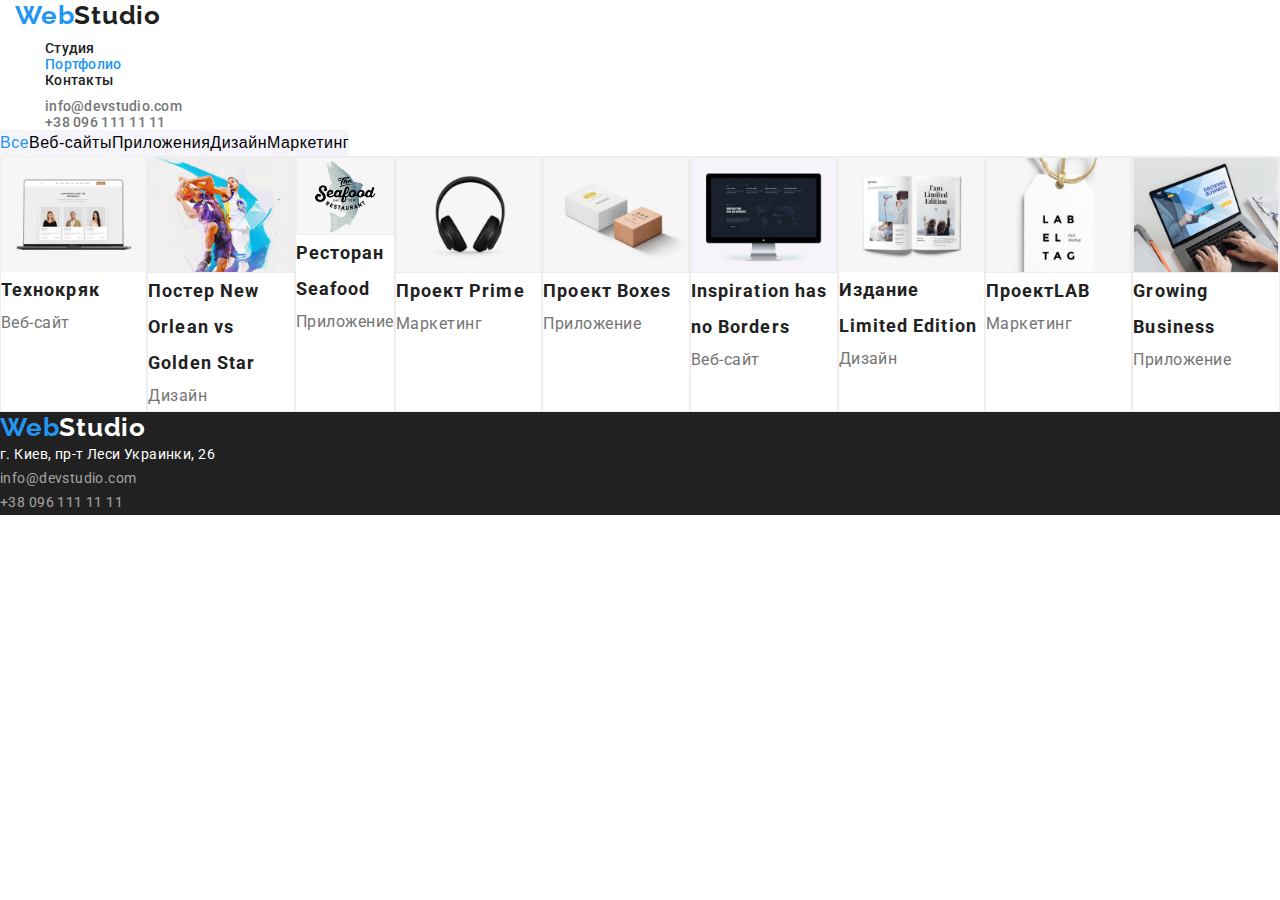
==== portfolio.html @ dde9c55e "dz3" ====
<!DOCTYPE html>
<html lang="ru">
  <head>
    <meta charset="UTF-8" />
    <meta http-equiv="X-UA-Compatible" content="IE=edge" />
    <meta name="viewport" content="width=device-width, initial-scale=1.0" />
    <link rel="stylesheet" href="./css/reset.css" />
    <link rel="stylesheet" href="./css/styles.css" />
    <title>Document</title>
    <link rel="preconnect" href="https://fonts.googleapis.com" />
    <link rel="preconnect" href="https://fonts.gstatic.com" crossorigin />
    <link
      href="https://fonts.googleapis.com/css2?family=Raleway:wght@700&family=Roboto:ital,wght@0,500;0,700;0,900;1,300&display=swap"
      rel="stylesheet"
    />
  </head>
  <body>
    <header class="header">
      <div class="container">
        <nav class="header-navigation">
          <a class="header-logo" href="" lang="ru"
            >Web<span class="header-logo-black">Studio</span>
          </a>

          <ul class="menu">
            <li class="menu-item">
              <a class="menu-link" href="./index.html">Студия</a>
            </li>
            <li class="menu-item">
              <a class="menu-link current" href="./portfolio.html">Портфолио</a>
            </li>
            <li class="menu-item"><a class="menu-link" href="">Контакты</a></li>
          </ul>
        </nav>
        <ul class="contacts">
          <li class="contact-item">
            <a class="contact-link" href="mailto:info@devstudio.com"
              >info@devstudio.com</a
            >
          </li>
          <li class="contact-item">
            <a class="contact-link" href="tel:+380961111111"
              >+38 096 111 11 11</a
            >
          </li>
        </ul>
      </div>
    </header>
    <main>
      <div class="container-portfolio">
        <nav>
          <ul class="container-button-menu">
            <li class="container-button-item">
              <button class="container-button current" type="button">
                Все
              </button>
            </li>
            <li class="container-button-item">
              <button class="container-button" type="button">Веб-сайты</button>
            </li>
            <li class="container-button-item">
              <button class="container-button" type="button">Приложения</button>
            </li>
            <li class="container-button-item">
              <button class="container-button" type="button">Дизайн</button>
            </li>
            <li class="container-button-item">
              <button class="container-button" type="button">Маркетинг</button>
            </li>
          </ul>
        </nav>
      </div>
      <section>
        <ul class="work-menu">
          <li class="work-item">
            <img
              class="work-img"
              src="./images/portfolio_image1.jpg"
              alt="технокряк"
            />
            <h3 class="work-title">Технокряк</h3>
            <p class="work-text">Веб-сайт</p>
          </li>

          <li class="work-item">
            <img
              class="work-item"
              src="./images/portfolio_image2.jpg"
              alt="дизайн"
            />
            <h3 class="work-title">
              Постер <span lang="en"> New Orlean vs Golden Star</span>
            </h3>
            <p class="work-text">Дизайн</p>
          </li>
          <li class="work-item">
            <img
              class="work-item"
              src="./images/portfolio_image_3.jpg"
              alt="pесторан "
            />
            <h3 class="work-title">Ресторан <span lang="en">Seafood</span></h3>
            <p class="work-text">Приложение</p>
          </li>
          <li class="work-item">
            <img
              class="work-item"
              src="./images/portfolio_image4.jpg"
              alt="проект_prime"
            />
            <h3 class="work-title">Проект <span lang="en">Prime</span></h3>
            <p class="work-text">Маркетинг</p>
          </li>
          <li class="work-item">
            <img
              class="work-item"
              src="./images/portfolio_image5.jpg"
              alt="проект_boxes"
            />
            <h3 class="work-title">Проект <span lang="en">Boxes</span></h3>
            <p class="work-text">Приложение</p>
          </li>

          <li class="work-item">
            <img
              class="work-item"
              src="./images/portfolio_image6.jpg"
              alt="inspiration"
            />
            <h3 class="work-title" lang="en">Inspiration has no Borders</h3>
            <p class="work-text">Веб-сайт</p>
          </li>
          <li class="work-item">
            <img src="./images/portfolio_image7.jpg" alt="pесторан " />
            <h3 class="work-title">
              Издание <span lang="en">Limited Edition</span>
            </h3>
            <p class="work-text">Дизайн</p>
          </li>
          <li class="work-item">
            <img
              class="work-item"
              src="./images/portfolio_image8.jpg"
              alt="проект_lab"
            />
            <h3 class="work-title">Проект<span lang="en">LAB</span></h3>
            <p class="work-text">Маркетинг</p>
          </li>
          <li class="work-item">
            <img
              class="work-item"
              src="./images/portfolio_image9.jpg"
              alt="growing_business "
            />
            <h3 class="work-title" lang="en">Growing Business</h3>
            <p class="work-text">Приложение</p>
          </li>
        </ul>
      </section>
    </main>
    <footer class="footer">
      <a class="footer-logo" href="" lang="en"
        >Web<span class="footer-logo-white">Studio</span>
      </a>
      <address>
        <ul class="footer-menu-adress">
          <li class="footer-item-adress">
            <a
              class="footer-link-adress"
              href="https://goo.gl/maps/yM5zSDuBBdPvLDTw6"
              target="_blank"
              rel="noopener,noindex,nofollow"
              >г. Киев, пр-т Леси Украинки, 26</a
            >
          </li>
          <li class="footer-item-adress">
            <a class="footer-link-adress-two" href="mailto:info@devstudio.com"
              >info@devstudio.com</a
            >
          </li>
          <li class="footer-item-adress">
            <a class="footer-link-adress-two" href="tel:+380961111111"
              >+38 096 111 11 11</a
            >
          </li>
        </ul>
      </address>
    </footer>
  </body>
</html>
---- css/styles.css ----
:root {
  --main-color: #757575;
  --secondary-color: #212121;
  --background-color: #fff;
}
body {
  font-family: "Roboto", sans-serif;
  font-weight: 400;
  font-style: normal;
  font-size: 14px;
  line-height: 1.14;
  color: var(--main-color);
}
.header {
  background-color: var(--background-color);
  margin-bottom: 50px;
}
.header-logo {
  font-family: "Raleway", sans-serif;
  font-style: normal;
  font-weight: 700;
  font-size: 26px;
  line-height: 1.19;
  letter-spacing: 0.03em;
  color: #2196f3;
}
.header-logo-black {
  font-family: "Raleway", sans-serif;
  font-style: normal;
  font-weight: 700;
  font-size: 26px;
  line-height: 1.19;
  letter-spacing: 0.03em;
  color: var(--secondary-color);
}
.header-navigation {
}
.container {
  width: 1600px;
  height: 80px;
  padding: 0 15px;
  margin-left: auto;
  margin-right: auto;
}
.menu {
  margin: 10px 30px;
}
.menu-link.current {
  color: #2196f3;
}
.menu-link {
  font-weight: 500;
  font-size: 14px;
  line-height: 1.14;
  letter-spacing: 0.02em;
  color: var(--secondary-color);
}
.menu-link:hover {
  color: #2196f3;
}
.menu-link:focus {
  color: #2196f3;
}

.contacts {
  margin: 10px 30px;
}
.contacts-link.current {
  color: #2196f3;
}

.contact-link {
  font-weight: 500;
  font-size: 14px;
  line-height: 1.14;
  letter-spacing: 0.02em;
  color: var(--main-color);
}
.contact-link:hover {
  color: #2196f3;
}
.contact-link:focus {
  color: #2196f3;
}

.main {
}
.main-section {
  background: #2f303a;
  margin-top: auto;
}
.main-title {
  font-weight: 900;
  font-size: 44px;
  line-height: 1.36;
  text-align: center;
  letter-spacing: 0.06em;
  text-transform: uppercase;
  color: var(--background-color);
}
.main-button {
  font-weight: 700;
  font-size: 16px;
  line-height: 1.87;
  display: flex;
  align-items: center;
  text-align: center;
  letter-spacing: 0.06em;
  margin: auto;
  box-shadow: 0px 4px 4px rgba(0, 0, 0, 0.15);
  border-radius: 4px;
  background: #2196f3;
  color: var(--background-color);
}
.main-button:hover {
  background-color: #188ce8;
}
.main-button:focus {
  background-color: #188ce8;
}
.visually-hidden {
  position: absolute;
  white-space: nowrap;
  width: 1px;
  height: 1px;
  overflow: hidden;
  border: 0;
  padding: 0;
  clip: rect(0 0 0 0);
  clip-path: inset(50%);
  margin: -1px;
}
.main-menu {
  background: var(--background-color);
}
.main-item {
  margin: 1px 30px 1px 30px;
}
.main-item-title {
  font-family: "Roboto";
  font-style: normal;
  font-weight: 700;
  font-size: 14px;
  line-height: 1.14;
  letter-spacing: 0.03em;
  text-transform: uppercase;

  color: var(--secondary-color);
}
.main-text {
  font-weight: 400;
  font-size: 14px;
  line-height: 1.71;
  letter-spacing: 0.03em;
  color: var(--main-color);
}
.employment {
  background: var(--background-color);
}
.employment-title {
  font-weight: 700;
  font-size: 36px;
  line-height: 1.16;
  text-align: center;
  letter-spacing: 0.03em;
  color: var(--secondary-color);
}
.employment-menu {
  display: flex;
}
.employment-item {
  background: var(--background-color);
  mix-blend-mode: normal;
  margin: 10px 10px;
}
.personnel {
  background: #f5f4fa;
}
.personnel-title {
  font-weight: 700;
  font-size: 36px;
  line-height: 1.16;
  text-align: center;
  letter-spacing: 0.03em;
  color: var(--secondary-color);
}
.personnel-menu {
  display: flex;
}
.personnel-item {
}
.personnel-img {
}
.personnel-name {
  font-weight: 500;
  font-size: 16px;
  line-height: 1.18;
  text-align: center;
  letter-spacing: 0.03em;
  color: var(--secondary-color);
}
.personnel-profession {
  font-weight: 400;
  font-size: 16px;
  line-height: 1.18;
  text-align: center;
  letter-spacing: 0.03em;
  color: var(--main-color);
}
.footer {
  background-color: var(--secondary-color);
}
.footer-logo {
  font-family: "Raleway";
  font-style: normal;
  font-weight: 700;
  font-size: 26px;
  line-height: 1.19;
  letter-spacing: 0.03em;
  color: #2196f3;
}
.footer-logo-white {
  font-family: "Raleway";
  font-style: normal;
  font-weight: 700;
  font-size: 26px;
  line-height: 1.19;
  letter-spacing: 0.03em;
  color: #fff;
}
.footer-menu-adress {
}
.footer-item-adress {
  font-family: "Roboto";
  font-style: normal;
  font-weight: 400;
  font-size: 14px;
  line-height: 1.71;
  letter-spacing: 0.03em;
  color: #fff;
}
.footer-link-adress {
  font-weight: 400;
  font-size: 14px;
  line-height: 1.71;
  letter-spacing: 0.03em;
  color: var(--background-color);
}
.footer-link-adress-two {
  font-weight: 400;
  font-size: 14px;
  line-height: 1.71;
  letter-spacing: 0.03em;
  color: rgba(255, 255, 255, 0.6);
}
.footer-link-adress:hover {
  color: #2196f3;
}
.footer-link-adress:focus {
  color: #2196f3;
}
.footer-link-adress-two:hover {
  color: #2196f3;
}
.footer-link-adress-two:focus {
  color: #2196f3;
}
/* portfolio*/
.container-button-menu {
  display: flex;
}
.container-button-item {
}

.container-button {
  font-weight: 500;
  font-size: 16px;
  line-height: 1.62;
  text-align: center;
  letter-spacing: 0.03em;
  background: #f5f4fa;
  border-radius: 4px;
}
.container-button.current {
  color: #2196f3;
}
.container-button:hover {
  background-color: #2196f3;
  color: var(--background-color);
}
.container-button:focus {
  background-color: #2196f3;
  color: var(--background-color);
}
.work-menu {
  display: flex;
}
.work-item {
  background: #ffffff;
  border: 1px solid #eeeeee;
  box-sizing: border-box;
}
.work-img {
}
.work-title {
  font-weight: 700;
  font-size: 18px;
  line-height: 2;
  letter-spacing: 0.06em;
  color: var(--secondary-color);
}
.work-text {
  font-family: "Roboto";
  font-style: normal;
  font-weight: 400;
  font-size: 16px;
  line-height: 1.87;
  letter-spacing: 0.03em;
  color: var(--main-color);
}
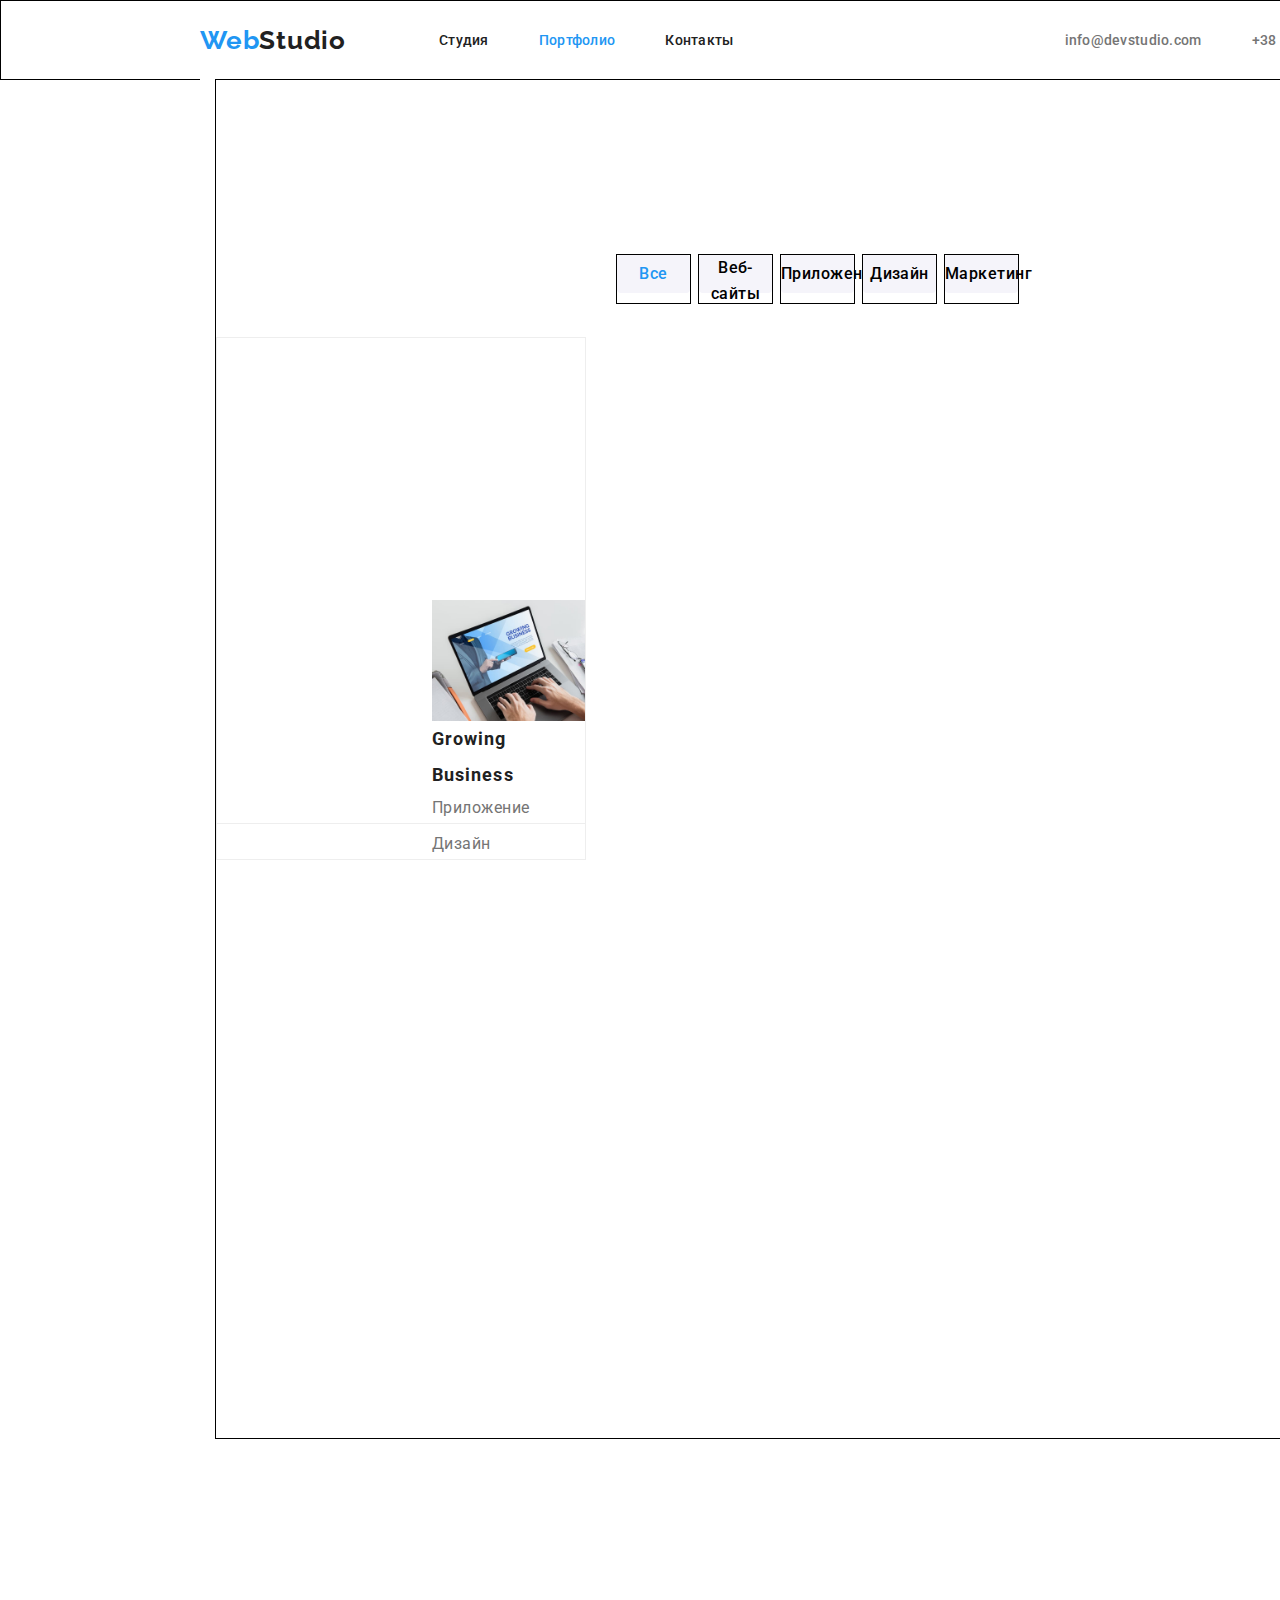
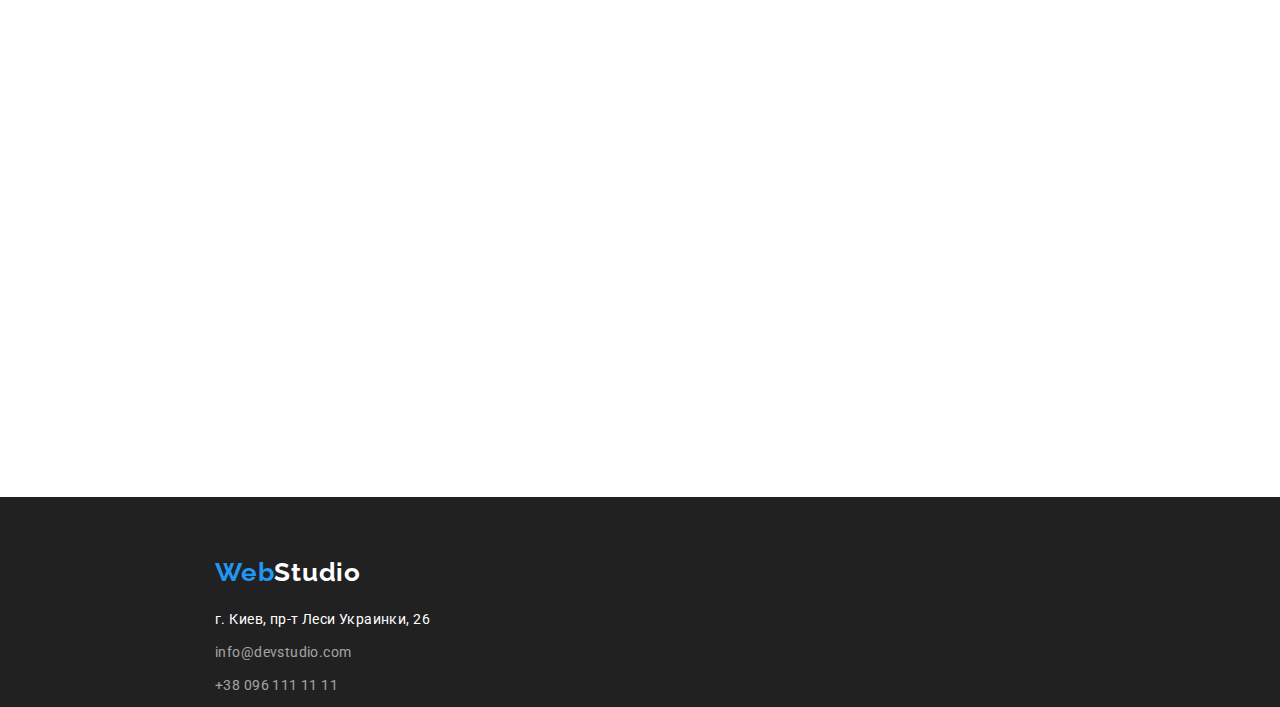
==== commit 11e153aa: "щось пішло не так 15.04" ====
--- a/portfolio.html
+++ b/portfolio.html
@@ -46,9 +46,9 @@
         </ul>
       </div>
     </header>
-    <main>
+    <main class="main-portfolio">
       <div class="container-portfolio">
-        <nav>
+        <nav class="portfolio-navigation">
           <ul class="container-button-menu">
             <li class="container-button-item">
               <button class="container-button current" type="button">
@@ -70,7 +70,7 @@
           </ul>
         </nav>
       </div>
-      <section>
+      <section class="work-section">
         <ul class="work-menu">
           <li class="work-item">
             <img
@@ -84,7 +84,7 @@
 
           <li class="work-item">
             <img
-              class="work-item"
+              class="work-img"
               src="./images/portfolio_image2.jpg"
               alt="дизайн"
             />
@@ -95,7 +95,7 @@
           </li>
           <li class="work-item">
             <img
-              class="work-item"
+              class="work-img"
               src="./images/portfolio_image_3.jpg"
               alt="pесторан "
             />
@@ -104,7 +104,7 @@
           </li>
           <li class="work-item">
             <img
-              class="work-item"
+              class="work-img"
               src="./images/portfolio_image4.jpg"
               alt="проект_prime"
             />
@@ -113,7 +113,7 @@
           </li>
           <li class="work-item">
             <img
-              class="work-item"
+              class="work-img"
               src="./images/portfolio_image5.jpg"
               alt="проект_boxes"
             />
@@ -123,7 +123,7 @@
 
           <li class="work-item">
             <img
-              class="work-item"
+              class="work-img"
               src="./images/portfolio_image6.jpg"
               alt="inspiration"
             />
@@ -131,7 +131,11 @@
             <p class="work-text">Веб-сайт</p>
           </li>
           <li class="work-item">
-            <img src="./images/portfolio_image7.jpg" alt="pесторан " />
+            <img
+              class="work-img"
+              src="./images/portfolio_image7.jpg"
+              alt="pесторан "
+            />
             <h3 class="work-title">
               Издание <span lang="en">Limited Edition</span>
             </h3>
@@ -139,7 +143,7 @@
           </li>
           <li class="work-item">
             <img
-              class="work-item"
+              class="work-img"
               src="./images/portfolio_image8.jpg"
               alt="проект_lab"
             />
@@ -148,7 +152,7 @@
           </li>
           <li class="work-item">
             <img
-              class="work-item"
+              class="work-img"
               src="./images/portfolio_image9.jpg"
               alt="growing_business "
             />
--- a/css/styles.css
+++ b/css/styles.css
@@ -12,8 +12,12 @@
   color: var(--main-color);
 }
 .header {
+  width: 1600px;
+  height: 80px;
   background-color: var(--background-color);
-  margin-bottom: 50px;
+  border: 1px solid black;
+  margin-right: -1px;
+  margin-bottom: -1px;
 }
 .header-logo {
   font-family: "Raleway", sans-serif;
@@ -23,6 +27,9 @@
   line-height: 1.19;
   letter-spacing: 0.03em;
   color: #2196f3;
+  padding-top: 24px;
+  padding-bottom: 25px;
+  padding-right: 93px;
 }
 .header-logo-black {
   font-family: "Raleway", sans-serif;
@@ -32,21 +39,33 @@
   line-height: 1.19;
   letter-spacing: 0.03em;
   color: var(--secondary-color);
+  margin-top: 24px;
+  margin-bottom: 25px;
 }
 .header-navigation {
+  display: flex;
+  align-items: center;
+}
+.header .container {
+  display: flex;
+  align-items: center;
 }
 .container {
-  width: 1600px;
-  height: 80px;
-  padding: 0 15px;
-  margin-left: auto;
-  margin-right: auto;
+  width: 1200px;
+  margin: 0 auto;
+  background: #ffffff;
 }
 .menu {
-  margin: 10px 30px;
+  display: flex;
+  align-items: center;
+  padding-top: 32px;
+  padding-bottom: 32px;
 }
 .menu-link.current {
   color: #2196f3;
+}
+.menu-item:not(:last-child) {
+  padding-right: 50px;
 }
 .menu-link {
   font-weight: 500;
@@ -61,9 +80,13 @@
 .menu-link:focus {
   color: #2196f3;
 }
-
 .contacts {
-  margin: 10px 30px;
+  display: flex;
+  padding-left: 331px;
+  padding-right: 0px;
+}
+.contact-item:not(:last-child) {
+  margin-right: 50px;
 }
 .contacts-link.current {
   color: #2196f3;
@@ -87,9 +110,18 @@
 }
 .main-section {
   background: #2f303a;
-  margin-top: auto;
+  margin-top: 0 auto;
+  width: 1600px;
+  height: 600px;
+  left: 0px;
+  top: 80px;
 }
 .main-title {
+  position: absolute;
+  width: 696px;
+  height: 120px;
+  left: 452px;
+  top: 280px;
   font-weight: 900;
   font-size: 44px;
   line-height: 1.36;
@@ -99,14 +131,19 @@
   color: var(--background-color);
 }
 .main-button {
+  position: absolute;
+  width: 200px;
+  height: 50px;
+  left: 700px;
+  top: 430px;
   font-weight: 700;
   font-size: 16px;
   line-height: 1.87;
   display: flex;
   align-items: center;
   text-align: center;
+  justify-content: center;
   letter-spacing: 0.06em;
-  margin: auto;
   box-shadow: 0px 4px 4px rgba(0, 0, 0, 0.15);
   border-radius: 4px;
   background: #2196f3;
@@ -131,10 +168,24 @@
   margin: -1px;
 }
 .main-menu {
+  padding-top: 94px;
+  padding-bottom: 94px;
+  display: flex;
+  margin: -30px;
   background: var(--background-color);
+  position: absolute;
+  width: 1200px;
+  height: 101px;
+  left: 215px;
+  top: 774px;
 }
 .main-item {
-  margin: 1px 30px 1px 30px;
+  flex-basis: calc((100%-120px) / 4);
+  margin-left: 30px;
+  width: 270px;
+  height: 101px;
+  left: 215px;
+  top: 774px;
 }
 .main-item-title {
   font-family: "Roboto";
@@ -144,7 +195,6 @@
   line-height: 1.14;
   letter-spacing: 0.03em;
   text-transform: uppercase;
-
   color: var(--secondary-color);
 }
 .main-text {
@@ -155,6 +205,11 @@
   color: var(--main-color);
 }
 .employment {
+  position: absolute;
+  width: 1200px;
+  height: 386px;
+  left: 215px;
+  top: 969px;
   background: var(--background-color);
 }
 .employment-title {
@@ -164,16 +219,23 @@
   text-align: center;
   letter-spacing: 0.03em;
   color: var(--secondary-color);
+  padding-bottom: 50px;
 }
 .employment-menu {
   display: flex;
+  margin-left: -30px;
 }
 .employment-item {
   background: var(--background-color);
-  mix-blend-mode: normal;
-  margin: 10px 10px;
+  flex-basis: calc((100%-90px) / 3);
+  margin-left: 30px;
 }
 .personnel {
+  position: absolute;
+  width: 1200px;
+  height: 648px;
+  left: 215px;
+  top: 1449px;
   background: #f5f4fa;
 }
 .personnel-title {
@@ -183,11 +245,17 @@
   text-align: center;
   letter-spacing: 0.03em;
   color: var(--secondary-color);
+  padding-top: 94px;
+  padding-bottom: 50px;
 }
 .personnel-menu {
   display: flex;
+  margin-left: -30px;
 }
 .personnel-item {
+  flex-basis: calc((100%-120px) / 4);
+  margin-left: 30px;
+  background-color: var(--background-color);
 }
 .personnel-img {
 }
@@ -208,7 +276,13 @@
   color: var(--main-color);
 }
 .footer {
+  position: absolute;
+  width: 1600px;
+  left: 0px;
+  top: 2097px;
   background-color: var(--secondary-color);
+  padding-left: 215px;
+  padding-top: 60px;
 }
 .footer-logo {
   font-family: "Raleway";
@@ -229,6 +303,7 @@
   color: #fff;
 }
 .footer-menu-adress {
+  padding-top: 20px;
 }
 .footer-item-adress {
   font-family: "Roboto";
@@ -238,6 +313,7 @@
   line-height: 1.71;
   letter-spacing: 0.03em;
   color: #fff;
+  padding-bottom: 9px;
 }
 .footer-link-adress {
   font-weight: 400;
@@ -266,13 +342,36 @@
   color: #2196f3;
 }
 /* portfolio*/
+.main-portfolio {
+  position: absolute;
+  width: 1200px;
+  height: 1360px;
+  margin-left: 215px;
+  margin-right: 215px;
+  border: 1px solid black;
+  margin-right: -1px;
+  margin-bottom: -1px;
+}
+.portfolio-navigation {
+  padding-bottom: 34px;
+}
 .container-button-menu {
   display: flex;
+  margin-left: -8px;
+  padding-top: 174px;
+  padding-left: 400px;
 }
 .container-button-item {
+  flex-basis: calc(100% / 5 -8px);
+  margin-left: 8px;
+  border: 1px solid black;
+  margin-right: -1px;
+  margin-bottom: -1px;
 }
 
 .container-button {
+  font-family: "Roboto";
+  font-style: normal;
   font-weight: 500;
   font-size: 16px;
   line-height: 1.62;
@@ -280,6 +379,8 @@
   letter-spacing: 0.03em;
   background: #f5f4fa;
   border-radius: 4px;
+  width: 73px;
+  height: 38px;
 }
 .container-button.current {
   color: #2196f3;
@@ -292,13 +393,22 @@
   background-color: #2196f3;
   color: var(--background-color);
 }
+.work-section {
+}
 .work-menu {
   display: flex;
+  margin-left: -30px;
 }
 .work-item {
+  position: absolute;
+  width: 370px;
+  padding-left: 215px;
+  padding-top: 262px;
   background: #ffffff;
   border: 1px solid #eeeeee;
   box-sizing: border-box;
+  flex-basis: calc(100% / 9 * 30px);
+  margin-left: 30px;
 }
 .work-img {
 }
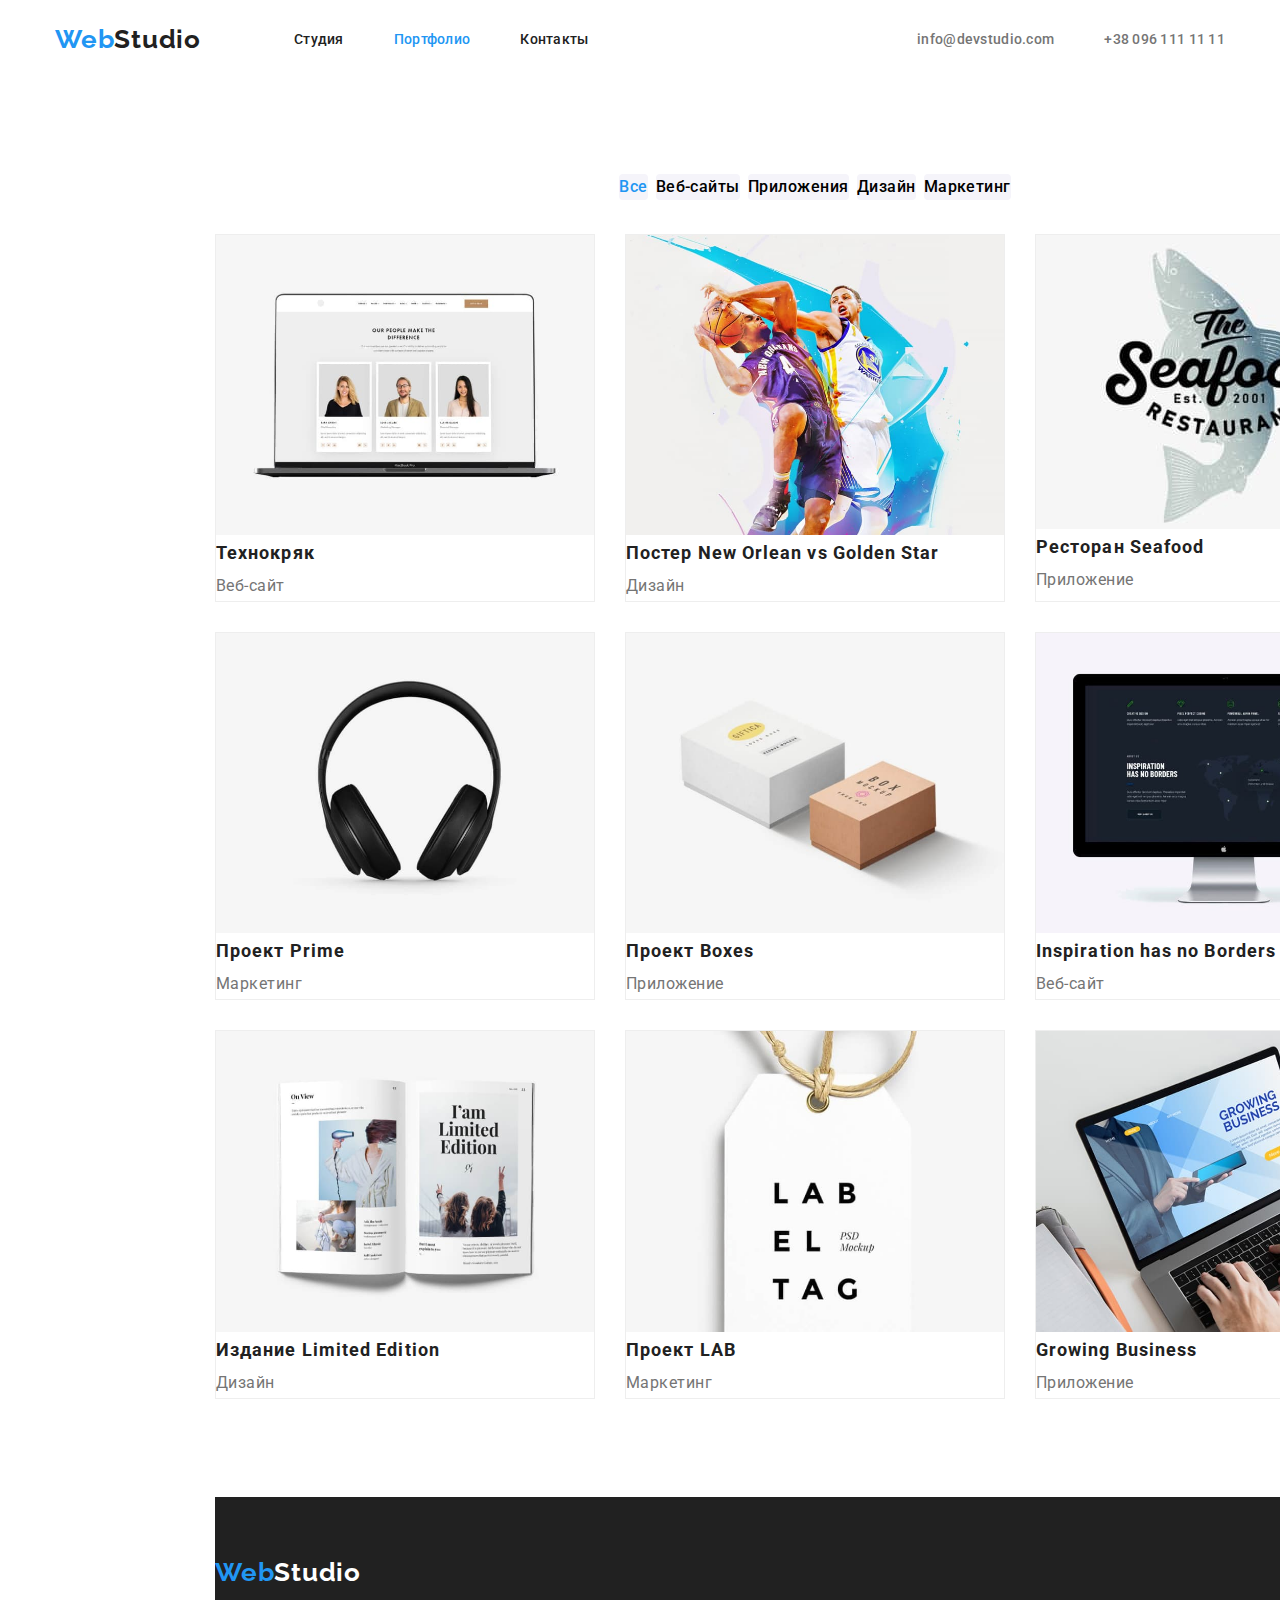
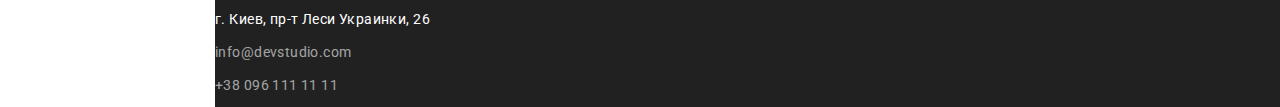
==== commit 4eb84f73: "домучал наконецто дз3" ====
--- a/portfolio.html
+++ b/portfolio.html
@@ -147,7 +147,7 @@
               src="./images/portfolio_image8.jpg"
               alt="проект_lab"
             />
-            <h3 class="work-title">Проект<span lang="en">LAB</span></h3>
+            <h3 class="work-title">Проект <span lang="en">LAB</span></h3>
             <p class="work-text">Маркетинг</p>
           </li>
           <li class="work-item">
--- a/css/styles.css
+++ b/css/styles.css
@@ -12,13 +12,9 @@
   color: var(--main-color);
 }
 .header {
-  width: 1600px;
-  height: 80px;
   background-color: var(--background-color);
-  border: 1px solid black;
-  margin-right: -1px;
-  margin-bottom: -1px;
-}
+}
+
 .header-logo {
   font-family: "Raleway", sans-serif;
   font-style: normal;
@@ -29,7 +25,7 @@
   color: #2196f3;
   padding-top: 24px;
   padding-bottom: 25px;
-  padding-right: 93px;
+  margin-right: 93px;
 }
 .header-logo-black {
   font-family: "Raleway", sans-serif;
@@ -54,6 +50,8 @@
   width: 1200px;
   margin: 0 auto;
   background: #ffffff;
+  padding-left: 15px;
+  padding-right: 15px;
 }
 .menu {
   display: flex;
@@ -82,11 +80,13 @@
 }
 .contacts {
   display: flex;
-  padding-left: 331px;
-  padding-right: 0px;
+  align-items: center;
+  margin-left: auto;
+  padding-top: 32px;
+  padding-bottom: 32px;
 }
 .contact-item:not(:last-child) {
-  margin-right: 50px;
+  padding-right: 50px;
 }
 .contacts-link.current {
   color: #2196f3;
@@ -111,10 +111,9 @@
 .main-section {
   background: #2f303a;
   margin-top: 0 auto;
-  width: 1600px;
+  width: 1200px;
   height: 600px;
-  left: 0px;
-  top: 80px;
+  margin-left: 215px;
 }
 .main-title {
   position: absolute;
@@ -177,15 +176,12 @@
   width: 1200px;
   height: 101px;
   left: 215px;
-  top: 774px;
+  margin-top: auto;
 }
 .main-item {
-  flex-basis: calc((100%-120px) / 4);
+  flex-basis: calc(100% / 4 - 30px);
   margin-left: 30px;
   width: 270px;
-  height: 101px;
-  left: 215px;
-  top: 774px;
 }
 .main-item-title {
   font-family: "Roboto";
@@ -277,11 +273,11 @@
 }
 .footer {
   position: absolute;
-  width: 1600px;
-  left: 0px;
-  top: 2097px;
+  width: 1200px;
+
+  margin-top: 1417px;
   background-color: var(--secondary-color);
-  padding-left: 215px;
+  margin-left: 215px;
   padding-top: 60px;
 }
 .footer-logo {
@@ -345,28 +341,19 @@
 .main-portfolio {
   position: absolute;
   width: 1200px;
-  height: 1360px;
   margin-left: 215px;
   margin-right: 215px;
-  border: 1px solid black;
-  margin-right: -1px;
-  margin-bottom: -1px;
 }
 .portfolio-navigation {
   padding-bottom: 34px;
 }
 .container-button-menu {
   display: flex;
-  margin-left: -8px;
-  padding-top: 174px;
-  padding-left: 400px;
-}
-.container-button-item {
-  flex-basis: calc(100% / 5 -8px);
-  margin-left: 8px;
-  border: 1px solid black;
-  margin-right: -1px;
-  margin-bottom: -1px;
+  justify-content: center;
+  padding-top: 94px;
+}
+.container-button-item:not(:last-child) {
+  padding-right: 8px;
 }
 
 .container-button {
@@ -379,8 +366,6 @@
   letter-spacing: 0.03em;
   background: #f5f4fa;
   border-radius: 4px;
-  width: 73px;
-  height: 38px;
 }
 .container-button.current {
   color: #2196f3;
@@ -397,18 +382,18 @@
 }
 .work-menu {
   display: flex;
+  flex-wrap: wrap;
   margin-left: -30px;
+  margin-bottom: -30px;
 }
 .work-item {
-  position: absolute;
   width: 370px;
-  padding-left: 215px;
-  padding-top: 262px;
   background: #ffffff;
   border: 1px solid #eeeeee;
   box-sizing: border-box;
-  flex-basis: calc(100% / 9 * 30px);
+  flex-basis: calc(100% / 3 - 30px);
   margin-left: 30px;
+  margin-bottom: 30px;
 }
 .work-img {
 }
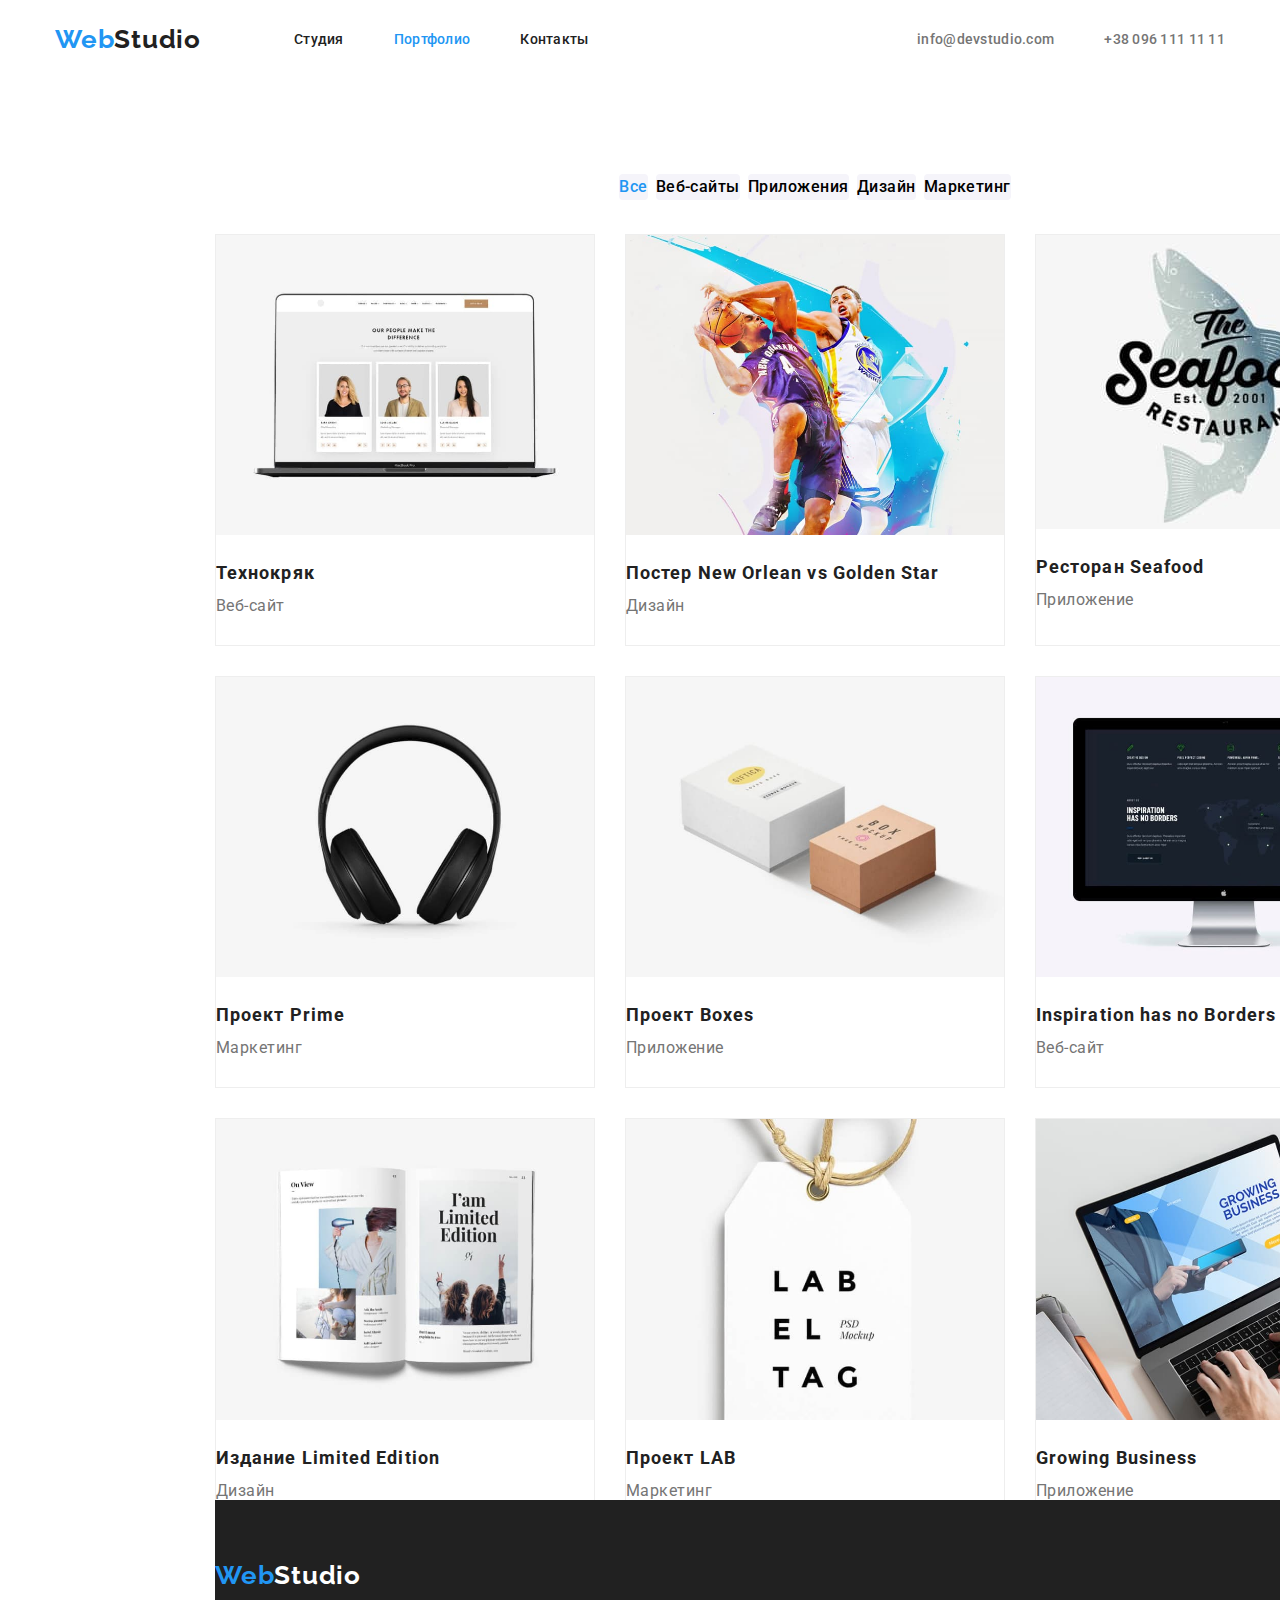
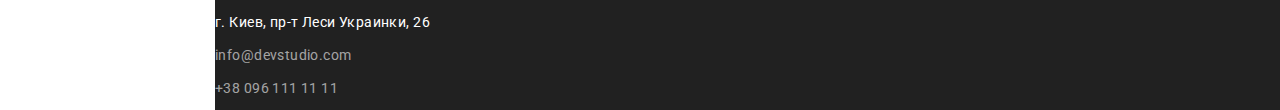
==== commit 760c4b93: "оебрнув work-title в дів , та завдав  паддінги" ====
--- a/portfolio.html
+++ b/portfolio.html
@@ -78,8 +78,10 @@
               src="./images/portfolio_image1.jpg"
               alt="технокряк"
             />
-            <h3 class="work-title">Технокряк</h3>
-            <p class="work-text">Веб-сайт</p>
+            <div class="work-container">
+              <h3 class="work-title">Технокряк</h3>
+              <p class="work-text">Веб-сайт</p>
+            </div>
           </li>
 
           <li class="work-item">
@@ -88,10 +90,12 @@
               src="./images/portfolio_image2.jpg"
               alt="дизайн"
             />
-            <h3 class="work-title">
-              Постер <span lang="en"> New Orlean vs Golden Star</span>
-            </h3>
-            <p class="work-text">Дизайн</p>
+            <div class="work-container">
+              <h3 class="work-title">
+                Постер <span lang="en"> New Orlean vs Golden Star</span>
+              </h3>
+              <p class="work-text">Дизайн</p>
+            </div>
           </li>
           <li class="work-item">
             <img
@@ -99,8 +103,12 @@
               src="./images/portfolio_image_3.jpg"
               alt="pесторан "
             />
-            <h3 class="work-title">Ресторан <span lang="en">Seafood</span></h3>
-            <p class="work-text">Приложение</p>
+            <div class="work-container">
+              <h3 class="work-title">
+                Ресторан <span lang="en">Seafood</span>
+              </h3>
+              <p class="work-text">Приложение</p>
+            </div>
           </li>
           <li class="work-item">
             <img
@@ -108,8 +116,10 @@
               src="./images/portfolio_image4.jpg"
               alt="проект_prime"
             />
-            <h3 class="work-title">Проект <span lang="en">Prime</span></h3>
-            <p class="work-text">Маркетинг</p>
+            <div class="work-container">
+              <h3 class="work-title">Проект <span lang="en">Prime</span></h3>
+              <p class="work-text">Маркетинг</p>
+            </div>
           </li>
           <li class="work-item">
             <img
@@ -117,8 +127,10 @@
               src="./images/portfolio_image5.jpg"
               alt="проект_boxes"
             />
-            <h3 class="work-title">Проект <span lang="en">Boxes</span></h3>
-            <p class="work-text">Приложение</p>
+            <div class="work-container">
+              <h3 class="work-title">Проект <span lang="en">Boxes</span></h3>
+              <p class="work-text">Приложение</p>
+            </div>
           </li>
 
           <li class="work-item">
@@ -127,8 +139,10 @@
               src="./images/portfolio_image6.jpg"
               alt="inspiration"
             />
-            <h3 class="work-title" lang="en">Inspiration has no Borders</h3>
-            <p class="work-text">Веб-сайт</p>
+            <div class="work-container">
+              <h3 class="work-title" lang="en">Inspiration has no Borders</h3>
+              <p class="work-text">Веб-сайт</p>
+            </div>
           </li>
           <li class="work-item">
             <img
@@ -136,10 +150,12 @@
               src="./images/portfolio_image7.jpg"
               alt="pесторан "
             />
-            <h3 class="work-title">
-              Издание <span lang="en">Limited Edition</span>
-            </h3>
-            <p class="work-text">Дизайн</p>
+            <div class="work-container">
+              <h3 class="work-title">
+                Издание <span lang="en">Limited Edition</span>
+              </h3>
+              <p class="work-text">Дизайн</p>
+            </div>
           </li>
           <li class="work-item">
             <img
@@ -147,8 +163,10 @@
               src="./images/portfolio_image8.jpg"
               alt="проект_lab"
             />
-            <h3 class="work-title">Проект <span lang="en">LAB</span></h3>
-            <p class="work-text">Маркетинг</p>
+            <div class="work-container">
+              <h3 class="work-title">Проект <span lang="en">LAB</span></h3>
+              <p class="work-text">Маркетинг</p>
+            </div>
           </li>
           <li class="work-item">
             <img
@@ -156,8 +174,10 @@
               src="./images/portfolio_image9.jpg"
               alt="growing_business "
             />
-            <h3 class="work-title" lang="en">Growing Business</h3>
-            <p class="work-text">Приложение</p>
+            <div class="work-container">
+              <h3 class="work-title" lang="en">Growing Business</h3>
+              <p class="work-text">Приложение</p>
+            </div>
           </li>
         </ul>
       </section>
--- a/css/styles.css
+++ b/css/styles.css
@@ -175,8 +175,12 @@
   position: absolute;
   width: 1200px;
   height: 101px;
-  left: 215px;
+  margin-left: 215px;
   margin-top: auto;
+}
+.work-container {
+  padding-top: 20px;
+  padding-bottom: 24px;
 }
 .main-item {
   flex-basis: calc(100% / 4 - 30px);
@@ -275,7 +279,7 @@
   position: absolute;
   width: 1200px;
 
-  margin-top: 1417px;
+  margin-top: 1420px;
   background-color: var(--secondary-color);
   margin-left: 215px;
   padding-top: 60px;
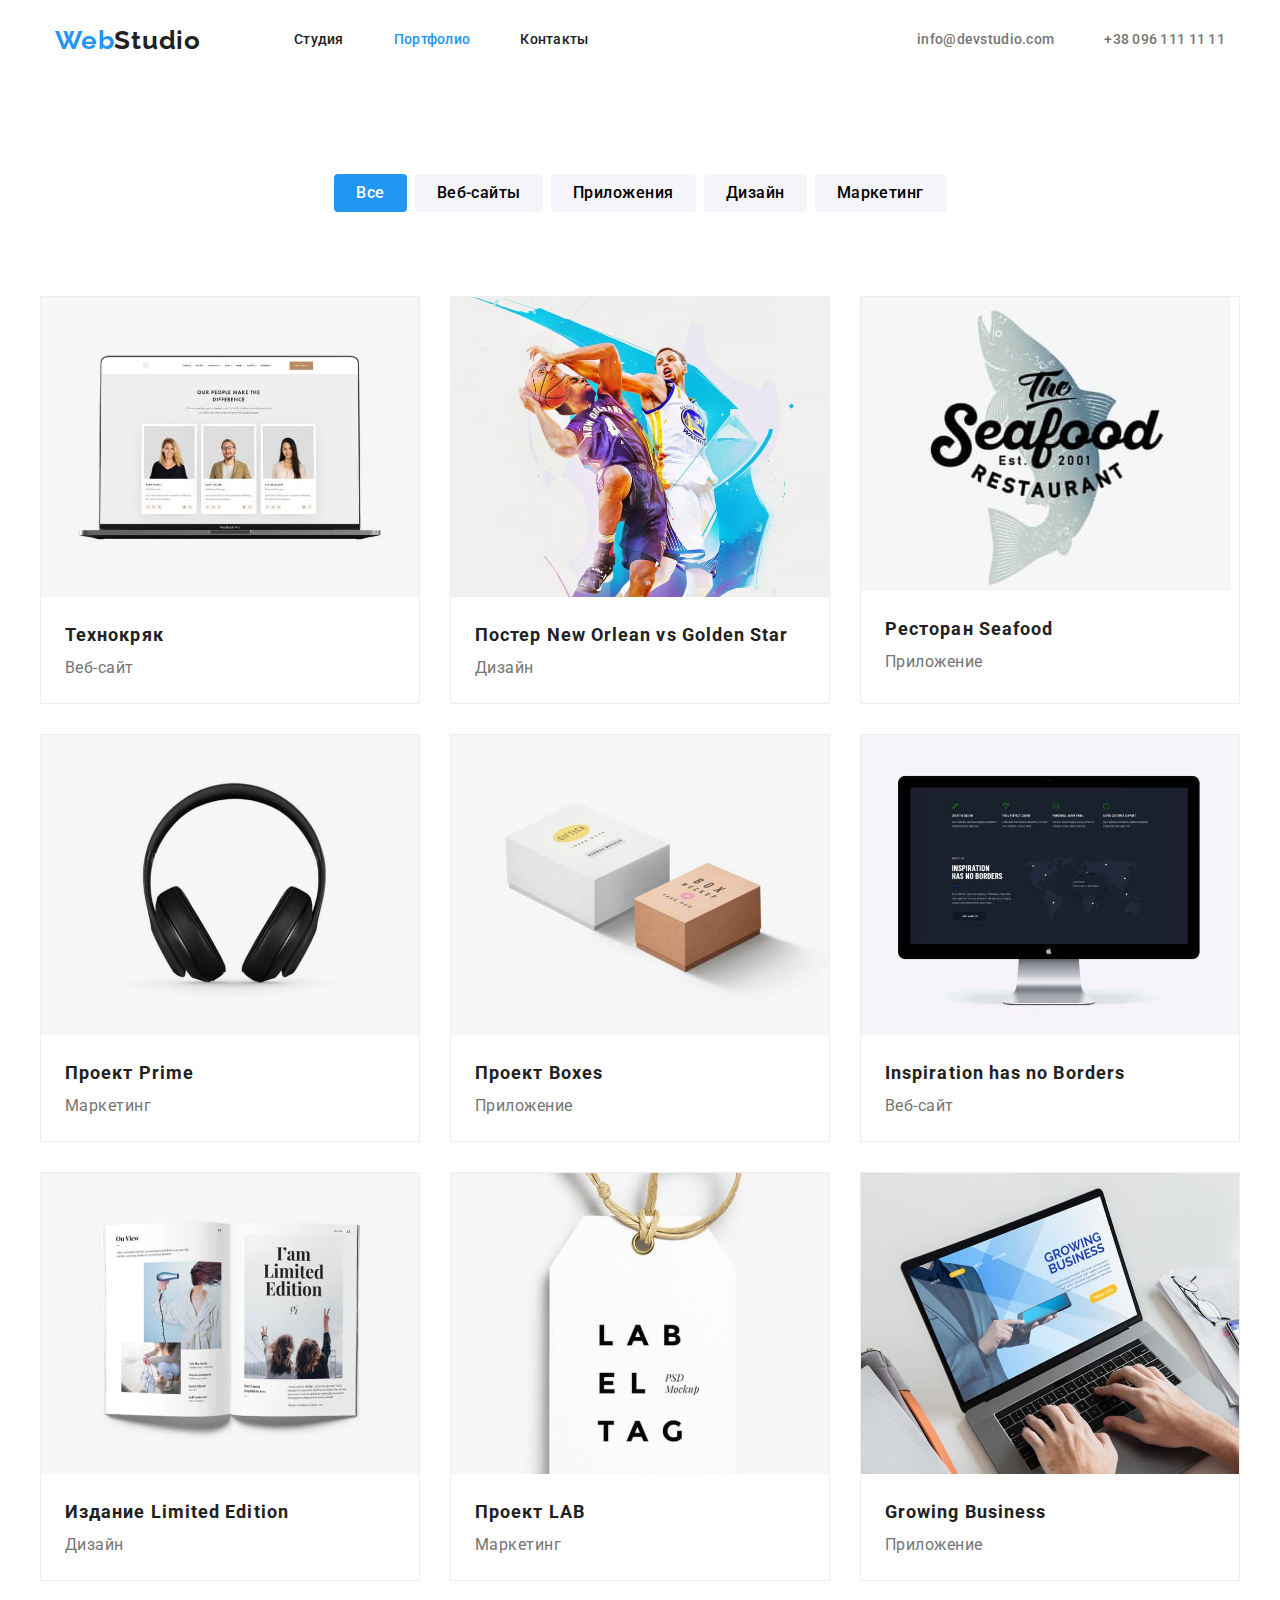
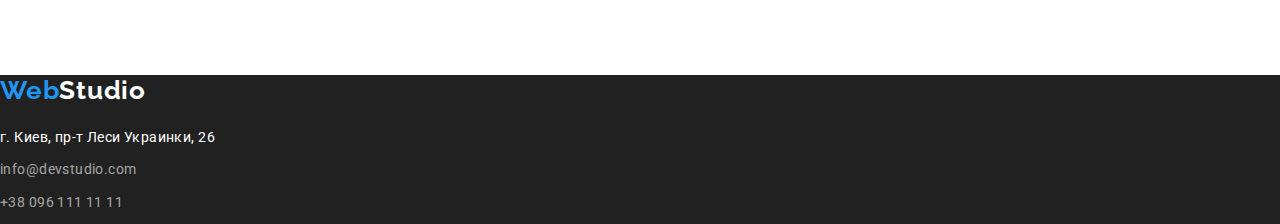
==== commit 82ab1944: "знову виправлення по дз 3" ====
--- a/portfolio.html
+++ b/portfolio.html
@@ -10,7 +10,7 @@
     <link rel="preconnect" href="https://fonts.googleapis.com" />
     <link rel="preconnect" href="https://fonts.gstatic.com" crossorigin />
     <link
-      href="https://fonts.googleapis.com/css2?family=Raleway:wght@700&family=Roboto:ital,wght@0,500;0,700;0,900;1,300&display=swap"
+      href="https://fonts.googleapis.com/css2?family=Raleway:wght@700&family=Roboto:ital,wght@0,400;0,500;0,700;0,900;1,300&display=swap"
       rel="stylesheet"
     />
   </head>
@@ -21,7 +21,6 @@
           <a class="header-logo" href="" lang="ru"
             >Web<span class="header-logo-black">Studio</span>
           </a>
-
           <ul class="menu">
             <li class="menu-item">
               <a class="menu-link" href="./index.html">Студия</a>
@@ -29,7 +28,9 @@
             <li class="menu-item">
               <a class="menu-link current" href="./portfolio.html">Портфолио</a>
             </li>
-            <li class="menu-item"><a class="menu-link" href="">Контакты</a></li>
+            <li class="menu-item">
+              <a class="menu-link" href="">Контакты</a>
+            </li>
           </ul>
         </nav>
         <ul class="contacts">
--- a/css/styles.css
+++ b/css/styles.css
@@ -13,6 +13,7 @@
 }
 .header {
   background-color: var(--background-color);
+  border-bottom: #fff;
 }
 
 .header-logo {
@@ -23,20 +24,18 @@
   line-height: 1.19;
   letter-spacing: 0.03em;
   color: #2196f3;
+  margin-right: 93px;
+}
+.header-logo-black {
+  font-family: "Raleway", sans-serif;
+  font-style: normal;
+  font-weight: 700;
+  font-size: 26px;
+  line-height: 1.19;
+  letter-spacing: 0.03em;
+  color: var(--secondary-color);
   padding-top: 24px;
   padding-bottom: 25px;
-  margin-right: 93px;
-}
-.header-logo-black {
-  font-family: "Raleway", sans-serif;
-  font-style: normal;
-  font-weight: 700;
-  font-size: 26px;
-  line-height: 1.19;
-  letter-spacing: 0.03em;
-  color: var(--secondary-color);
-  margin-top: 24px;
-  margin-bottom: 25px;
 }
 .header-navigation {
   display: flex;
@@ -49,28 +48,28 @@
 .container {
   width: 1200px;
   margin: 0 auto;
-  background: #ffffff;
   padding-left: 15px;
   padding-right: 15px;
 }
 .menu {
   display: flex;
   align-items: center;
+}
+.menu-link.current {
+  color: #2196f3;
+}
+.menu-item:not(:last-child) {
+  margin-right: 50px;
+}
+.menu-link {
+  font-weight: 500;
+  font-size: 14px;
+  line-height: 1.14;
+  letter-spacing: 0.02em;
+  color: var(--secondary-color);
   padding-top: 32px;
   padding-bottom: 32px;
-}
-.menu-link.current {
-  color: #2196f3;
-}
-.menu-item:not(:last-child) {
-  padding-right: 50px;
-}
-.menu-link {
-  font-weight: 500;
-  font-size: 14px;
-  line-height: 1.14;
-  letter-spacing: 0.02em;
-  color: var(--secondary-color);
+  display: inline-block;
 }
 .menu-link:hover {
   color: #2196f3;
@@ -82,11 +81,9 @@
   display: flex;
   align-items: center;
   margin-left: auto;
-  padding-top: 32px;
-  padding-bottom: 32px;
 }
 .contact-item:not(:last-child) {
-  padding-right: 50px;
+  margin-right: 50px;
 }
 .contacts-link.current {
   color: #2196f3;
@@ -98,6 +95,8 @@
   line-height: 1.14;
   letter-spacing: 0.02em;
   color: var(--main-color);
+  padding-top: 32px;
+  padding-bottom: 32px;
 }
 .contact-link:hover {
   color: #2196f3;
@@ -110,17 +109,12 @@
 }
 .main-section {
   background: #2f303a;
-  margin-top: 0 auto;
-  width: 1200px;
-  height: 600px;
-  margin-left: 215px;
+  padding-top: 200px;
+  padding-left: 0px;
+  padding-bottom: 200px;
+  padding-right: 0px;
 }
 .main-title {
-  position: absolute;
-  width: 696px;
-  height: 120px;
-  left: 452px;
-  top: 280px;
   font-weight: 900;
   font-size: 44px;
   line-height: 1.36;
@@ -128,25 +122,25 @@
   letter-spacing: 0.06em;
   text-transform: uppercase;
   color: var(--background-color);
+  max-width: 650px;
+  margin: 0 auto;
 }
 .main-button {
-  position: absolute;
-  width: 200px;
-  height: 50px;
-  left: 700px;
-  top: 430px;
+  margin-left: auto;
+  margin-right: auto;
+  margin-top: 30px;
   font-weight: 700;
   font-size: 16px;
   line-height: 1.87;
   display: flex;
   align-items: center;
   text-align: center;
-  justify-content: center;
   letter-spacing: 0.06em;
   box-shadow: 0px 4px 4px rgba(0, 0, 0, 0.15);
   border-radius: 4px;
   background: #2196f3;
   color: var(--background-color);
+  padding: 10px 32px;
 }
 .main-button:hover {
   background-color: #188ce8;
@@ -155,7 +149,6 @@
   background-color: #188ce8;
 }
 .visually-hidden {
-  position: absolute;
   white-space: nowrap;
   width: 1px;
   height: 1px;
@@ -166,26 +159,18 @@
   clip-path: inset(50%);
   margin: -1px;
 }
+.main-section-two {
+}
 .main-menu {
+  display: flex;
+  margin: -30px;
+  background: var(--background-color);
   padding-top: 94px;
   padding-bottom: 94px;
-  display: flex;
-  margin: -30px;
-  background: var(--background-color);
-  position: absolute;
-  width: 1200px;
-  height: 101px;
-  margin-left: 215px;
-  margin-top: auto;
-}
-.work-container {
-  padding-top: 20px;
-  padding-bottom: 24px;
 }
 .main-item {
   flex-basis: calc(100% / 4 - 30px);
   margin-left: 30px;
-  width: 270px;
 }
 .main-item-title {
   font-family: "Roboto";
@@ -196,6 +181,7 @@
   letter-spacing: 0.03em;
   text-transform: uppercase;
   color: var(--secondary-color);
+  margin-bottom: 10px;
 }
 .main-text {
   font-weight: 400;
@@ -204,13 +190,11 @@
   letter-spacing: 0.03em;
   color: var(--main-color);
 }
-.employment {
-  position: absolute;
-  width: 1200px;
-  height: 386px;
-  left: 215px;
-  top: 969px;
+.section-employment {
   background: var(--background-color);
+  margin: 0 auto;
+  padding-bottom: 50px;
+  padding-top: 0px;
 }
 .employment-title {
   font-weight: 700;
@@ -219,23 +203,20 @@
   text-align: center;
   letter-spacing: 0.03em;
   color: var(--secondary-color);
-  padding-bottom: 50px;
 }
 .employment-menu {
   display: flex;
   margin-left: -30px;
+  padding-bottom: 94px;
 }
 .employment-item {
   background: var(--background-color);
   flex-basis: calc((100%-90px) / 3);
   margin-left: 30px;
 }
-.personnel {
-  position: absolute;
-  width: 1200px;
-  height: 648px;
-  left: 215px;
-  top: 1449px;
+.section-personnel {
+  padding-top: 94px;
+  padding-bottom: 50px;
   background: #f5f4fa;
 }
 .personnel-title {
@@ -245,19 +226,24 @@
   text-align: center;
   letter-spacing: 0.03em;
   color: var(--secondary-color);
-  padding-top: 94px;
-  padding-bottom: 50px;
 }
 .personnel-menu {
   display: flex;
   margin-left: -30px;
+  background: #f5f4fa;
+  padding-bottom: 94px;
 }
 .personnel-item {
   flex-basis: calc((100%-120px) / 4);
   margin-left: 30px;
   background-color: var(--background-color);
 }
-.personnel-img {
+.personnel-container {
+  padding-top: 30px;
+  padding-bottom: 30px;
+  box-shadow: 0px 1px 3px rgba(0, 0, 0, 0.12), 0px 1px 1px rgba(0, 0, 0, 0.14),
+    0px 2px 1px rgba(0, 0, 0, 0.2);
+  border-radius: 0px 0px 4px 4px;
 }
 .personnel-name {
   font-weight: 500;
@@ -266,6 +252,7 @@
   text-align: center;
   letter-spacing: 0.03em;
   color: var(--secondary-color);
+  margin-bottom: 10px;
 }
 .personnel-profession {
   font-weight: 400;
@@ -276,13 +263,7 @@
   color: var(--main-color);
 }
 .footer {
-  position: absolute;
-  width: 1200px;
-
-  margin-top: 1420px;
   background-color: var(--secondary-color);
-  margin-left: 215px;
-  padding-top: 60px;
 }
 .footer-logo {
   font-family: "Raleway";
@@ -343,10 +324,9 @@
 }
 /* portfolio*/
 .main-portfolio {
-  position: absolute;
   width: 1200px;
-  margin-left: 215px;
-  margin-right: 215px;
+  margin-left: auto;
+  margin-right: auto;
 }
 .portfolio-navigation {
   padding-bottom: 34px;
@@ -355,9 +335,10 @@
   display: flex;
   justify-content: center;
   padding-top: 94px;
+  padding-bottom: 50px;
 }
 .container-button-item:not(:last-child) {
-  padding-right: 8px;
+  margin-right: 8px;
 }
 
 .container-button {
@@ -370,9 +351,11 @@
   letter-spacing: 0.03em;
   background: #f5f4fa;
   border-radius: 4px;
+  padding: 6px 22px;
 }
 .container-button.current {
-  color: #2196f3;
+  background-color: #2196f3;
+  color: var(--background-color);
 }
 .container-button:hover {
   background-color: #2196f3;
@@ -382,13 +365,15 @@
   background-color: #2196f3;
   color: var(--background-color);
 }
-.work-section {
+.work-container {
+  padding: 20px 24px;
 }
 .work-menu {
   display: flex;
   flex-wrap: wrap;
   margin-left: -30px;
   margin-bottom: -30px;
+  padding-bottom: 94px;
 }
 .work-item {
   width: 370px;
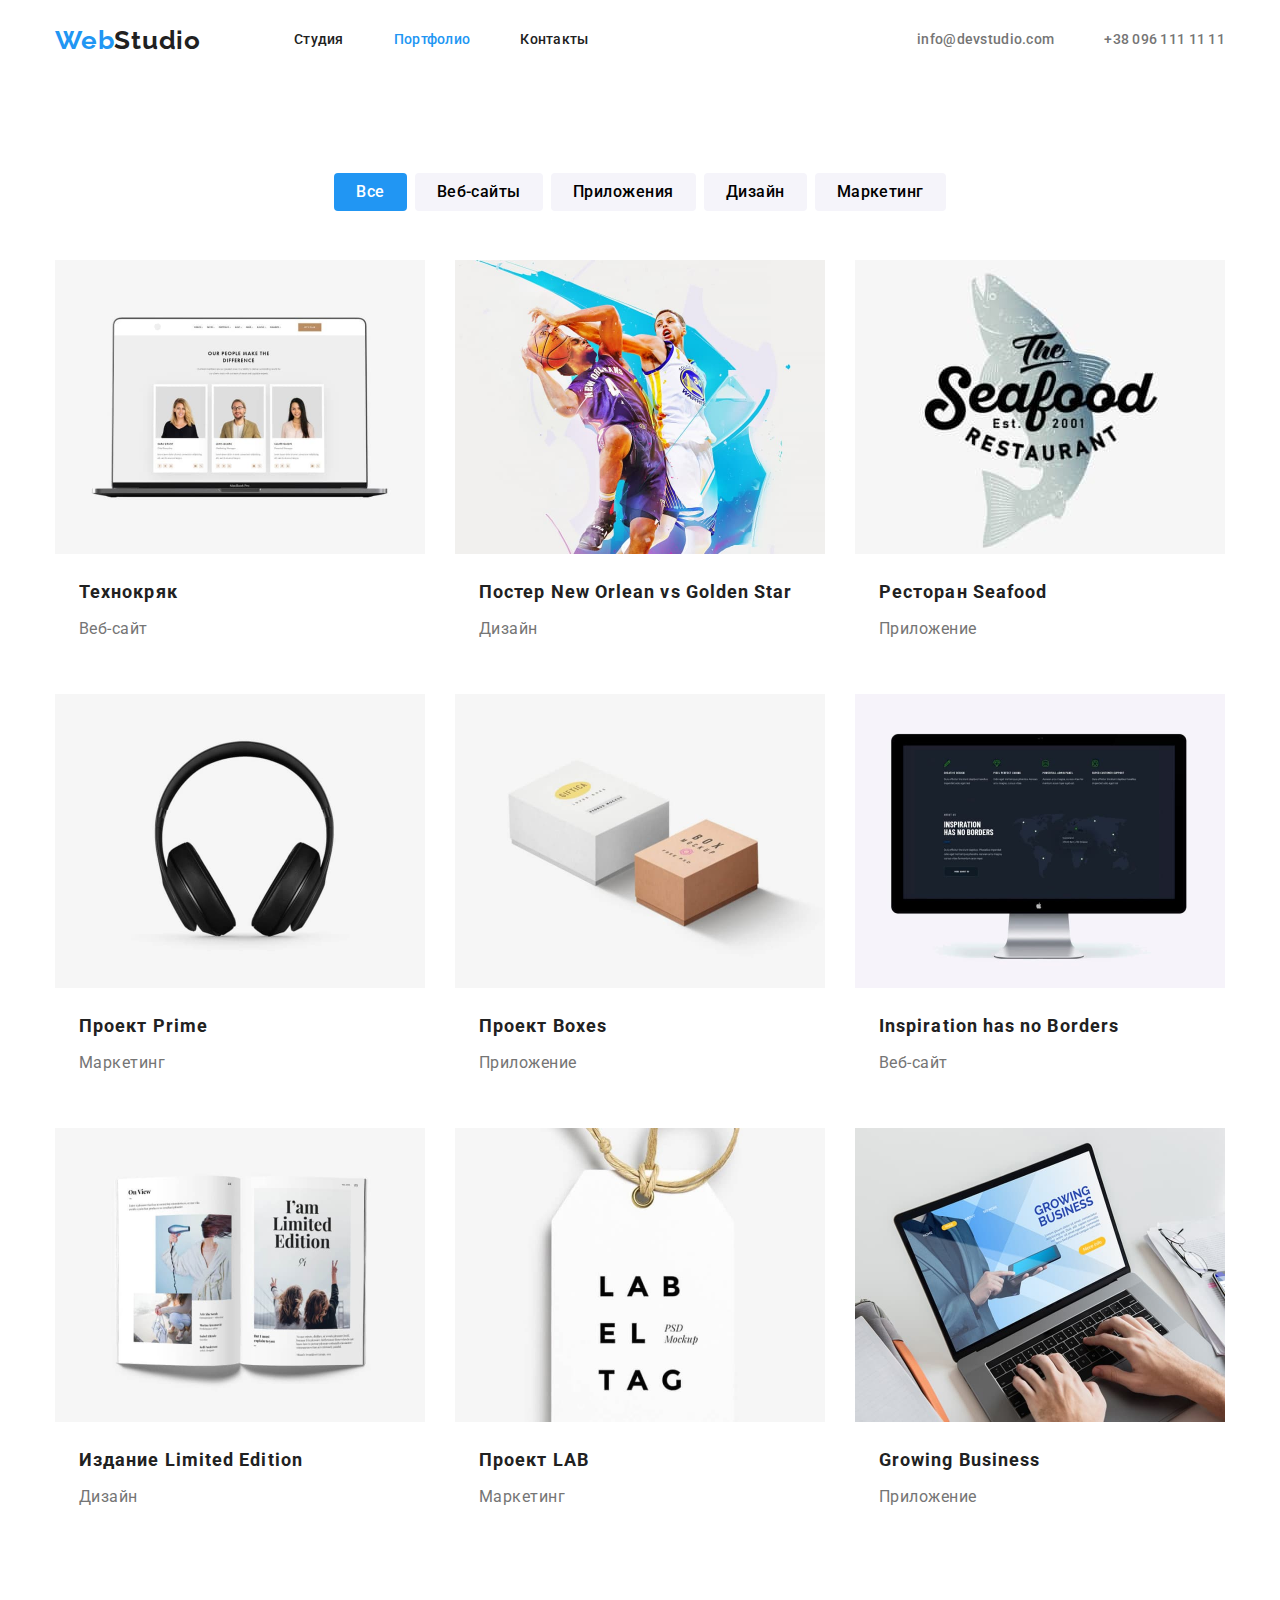
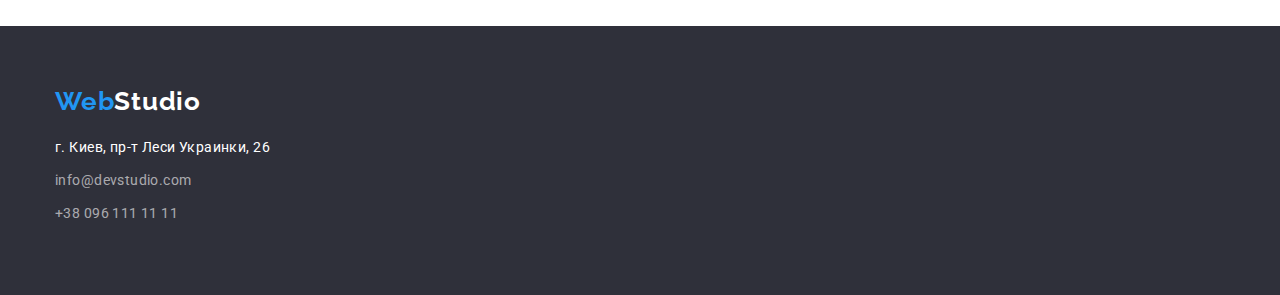
==== commit d4166ee1: "home work 3" ====
--- a/portfolio.html
+++ b/portfolio.html
@@ -47,169 +47,187 @@
         </ul>
       </div>
     </header>
-    <main class="main-portfolio">
-      <div class="container-portfolio">
-        <nav class="portfolio-navigation">
-          <ul class="container-button-menu">
-            <li class="container-button-item">
-              <button class="container-button current" type="button">
-                Все
-              </button>
-            </li>
-            <li class="container-button-item">
-              <button class="container-button" type="button">Веб-сайты</button>
-            </li>
-            <li class="container-button-item">
-              <button class="container-button" type="button">Приложения</button>
-            </li>
-            <li class="container-button-item">
-              <button class="container-button" type="button">Дизайн</button>
-            </li>
-            <li class="container-button-item">
-              <button class="container-button" type="button">Маркетинг</button>
+    <main>
+      <section class="main-portfolio-section">
+        <h2 class="visually-hidden" aria-hidden="true" tabindex="-1">
+          заголовок скрыт
+        </h2>
+        <div class="container">
+          <nav class="portfolio-navigation">
+            <ul class="container-button-menu">
+              <li class="container-button-item">
+                <button class="container-button current" type="button">
+                  Все
+                </button>
+              </li>
+              <li class="container-button-item">
+                <button class="container-button" type="button">
+                  Веб-сайты
+                </button>
+              </li>
+              <li class="container-button-item">
+                <button class="container-button" type="button">
+                  Приложения
+                </button>
+              </li>
+              <li class="container-button-item">
+                <button class="container-button" type="button">Дизайн</button>
+              </li>
+              <li class="container-button-item">
+                <button class="container-button" type="button">
+                  Маркетинг
+                </button>
+              </li>
+            </ul>
+          </nav>
+        </div>
+      </section>
+      <section class="work-section">
+        <h2 class="visually-hidden" aria-hidden="true" tabindex="-1">
+          заголовок скрыт
+        </h2>
+        <div class="container">
+          <ul class="work-menu">
+            <li class="work-item">
+              <img
+                class="work-img"
+                src="./images/portfolio_image1.jpg"
+                alt="технокряк"
+              />
+              <div class="work-container">
+                <h3 class="work-title">Технокряк</h3>
+                <p class="work-text">Веб-сайт</p>
+              </div>
+            </li>
+
+            <li class="work-item">
+              <img
+                class="work-img"
+                src="./images/portfolio_image2.jpg"
+                alt="дизайн"
+              />
+              <div class="work-container">
+                <h3 class="work-title">
+                  Постер <span lang="en"> New Orlean vs Golden Star</span>
+                </h3>
+                <p class="work-text">Дизайн</p>
+              </div>
+            </li>
+            <li class="work-item">
+              <img
+                class="work-img"
+                src="./images/portfolio_image_3.jpg"
+                alt="pесторан "
+              />
+              <div class="work-container">
+                <h3 class="work-title">
+                  Ресторан <span lang="en">Seafood</span>
+                </h3>
+                <p class="work-text">Приложение</p>
+              </div>
+            </li>
+            <li class="work-item">
+              <img
+                class="work-img"
+                src="./images/portfolio_image4.jpg"
+                alt="проект_prime"
+              />
+              <div class="work-container">
+                <h3 class="work-title">Проект <span lang="en">Prime</span></h3>
+                <p class="work-text">Маркетинг</p>
+              </div>
+            </li>
+            <li class="work-item">
+              <img
+                class="work-img"
+                src="./images/portfolio_image5.jpg"
+                alt="проект_boxes"
+              />
+              <div class="work-container">
+                <h3 class="work-title">Проект <span lang="en">Boxes</span></h3>
+                <p class="work-text">Приложение</p>
+              </div>
+            </li>
+
+            <li class="work-item">
+              <img
+                class="work-img"
+                src="./images/portfolio_image6.jpg"
+                alt="inspiration"
+              />
+              <div class="work-container">
+                <h3 class="work-title" lang="en">Inspiration has no Borders</h3>
+                <p class="work-text">Веб-сайт</p>
+              </div>
+            </li>
+            <li class="work-item">
+              <img
+                class="work-img"
+                src="./images/portfolio_image7.jpg"
+                alt="pесторан "
+              />
+              <div class="work-container">
+                <h3 class="work-title">
+                  Издание <span lang="en">Limited Edition</span>
+                </h3>
+                <p class="work-text">Дизайн</p>
+              </div>
+            </li>
+            <li class="work-item">
+              <img
+                class="work-img"
+                src="./images/portfolio_image8.jpg"
+                alt="проект_lab"
+              />
+              <div class="work-container">
+                <h3 class="work-title">Проект <span lang="en">LAB</span></h3>
+                <p class="work-text">Маркетинг</p>
+              </div>
+            </li>
+            <li class="work-item">
+              <img
+                class="work-img"
+                src="./images/portfolio_image9.jpg"
+                alt="growing_business "
+              />
+              <div class="work-container">
+                <h3 class="work-title" lang="en">Growing Business</h3>
+                <p class="work-text">Приложение</p>
+              </div>
             </li>
           </ul>
-        </nav>
-      </div>
-      <section class="work-section">
-        <ul class="work-menu">
-          <li class="work-item">
-            <img
-              class="work-img"
-              src="./images/portfolio_image1.jpg"
-              alt="технокряк"
-            />
-            <div class="work-container">
-              <h3 class="work-title">Технокряк</h3>
-              <p class="work-text">Веб-сайт</p>
-            </div>
-          </li>
-
-          <li class="work-item">
-            <img
-              class="work-img"
-              src="./images/portfolio_image2.jpg"
-              alt="дизайн"
-            />
-            <div class="work-container">
-              <h3 class="work-title">
-                Постер <span lang="en"> New Orlean vs Golden Star</span>
-              </h3>
-              <p class="work-text">Дизайн</p>
-            </div>
-          </li>
-          <li class="work-item">
-            <img
-              class="work-img"
-              src="./images/portfolio_image_3.jpg"
-              alt="pесторан "
-            />
-            <div class="work-container">
-              <h3 class="work-title">
-                Ресторан <span lang="en">Seafood</span>
-              </h3>
-              <p class="work-text">Приложение</p>
-            </div>
-          </li>
-          <li class="work-item">
-            <img
-              class="work-img"
-              src="./images/portfolio_image4.jpg"
-              alt="проект_prime"
-            />
-            <div class="work-container">
-              <h3 class="work-title">Проект <span lang="en">Prime</span></h3>
-              <p class="work-text">Маркетинг</p>
-            </div>
-          </li>
-          <li class="work-item">
-            <img
-              class="work-img"
-              src="./images/portfolio_image5.jpg"
-              alt="проект_boxes"
-            />
-            <div class="work-container">
-              <h3 class="work-title">Проект <span lang="en">Boxes</span></h3>
-              <p class="work-text">Приложение</p>
-            </div>
-          </li>
-
-          <li class="work-item">
-            <img
-              class="work-img"
-              src="./images/portfolio_image6.jpg"
-              alt="inspiration"
-            />
-            <div class="work-container">
-              <h3 class="work-title" lang="en">Inspiration has no Borders</h3>
-              <p class="work-text">Веб-сайт</p>
-            </div>
-          </li>
-          <li class="work-item">
-            <img
-              class="work-img"
-              src="./images/portfolio_image7.jpg"
-              alt="pесторан "
-            />
-            <div class="work-container">
-              <h3 class="work-title">
-                Издание <span lang="en">Limited Edition</span>
-              </h3>
-              <p class="work-text">Дизайн</p>
-            </div>
-          </li>
-          <li class="work-item">
-            <img
-              class="work-img"
-              src="./images/portfolio_image8.jpg"
-              alt="проект_lab"
-            />
-            <div class="work-container">
-              <h3 class="work-title">Проект <span lang="en">LAB</span></h3>
-              <p class="work-text">Маркетинг</p>
-            </div>
-          </li>
-          <li class="work-item">
-            <img
-              class="work-img"
-              src="./images/portfolio_image9.jpg"
-              alt="growing_business "
-            />
-            <div class="work-container">
-              <h3 class="work-title" lang="en">Growing Business</h3>
-              <p class="work-text">Приложение</p>
-            </div>
-          </li>
-        </ul>
+        </div>
       </section>
     </main>
     <footer class="footer">
-      <a class="footer-logo" href="" lang="en"
-        >Web<span class="footer-logo-white">Studio</span>
-      </a>
-      <address>
-        <ul class="footer-menu-adress">
-          <li class="footer-item-adress">
-            <a
-              class="footer-link-adress"
-              href="https://goo.gl/maps/yM5zSDuBBdPvLDTw6"
-              target="_blank"
-              rel="noopener,noindex,nofollow"
-              >г. Киев, пр-т Леси Украинки, 26</a
-            >
-          </li>
-          <li class="footer-item-adress">
-            <a class="footer-link-adress-two" href="mailto:info@devstudio.com"
-              >info@devstudio.com</a
-            >
-          </li>
-          <li class="footer-item-adress">
-            <a class="footer-link-adress-two" href="tel:+380961111111"
-              >+38 096 111 11 11</a
-            >
-          </li>
-        </ul>
-      </address>
+      <div class="container">
+        <a class="footer-logo" href="" lang="en"
+          >Web<span class="footer-logo-white">Studio</span>
+        </a>
+        <address>
+          <ul class="footer-menu-adress">
+            <li class="footer-item-adress">
+              <a
+                class="footer-link-adress"
+                href="https://goo.gl/maps/yM5zSDuBBdPvLDTw6"
+                target="_blank"
+                rel="noopener,noindex,nofollow"
+                >г. Киев, пр-т Леси Украинки, 26</a
+              >
+            </li>
+            <li class="footer-item-adress">
+              <a class="footer-link-adress-two" href="mailto:info@devstudio.com"
+                >info@devstudio.com</a
+              >
+            </li>
+            <li class="footer-item-adress">
+              <a class="footer-link-adress-two" href="tel:+380961111111"
+                >+38 096 111 11 11</a
+              >
+            </li>
+          </ul>
+        </address>
+      </div>
     </footer>
   </body>
 </html>
--- a/css/styles.css
+++ b/css/styles.css
@@ -104,15 +104,10 @@
 .contact-link:focus {
   color: #2196f3;
 }
-
-.main {
-}
 .main-section {
   background: #2f303a;
   padding-top: 200px;
-  padding-left: 0px;
   padding-bottom: 200px;
-  padding-right: 0px;
 }
 .main-title {
   font-weight: 900;
@@ -160,13 +155,11 @@
   margin: -1px;
 }
 .main-section-two {
-}
-.main-menu {
-  display: flex;
-  margin: -30px;
-  background: var(--background-color);
   padding-top: 94px;
   padding-bottom: 94px;
+}
+.main-menu {
+  display: flex;
 }
 .main-item {
   flex-basis: calc(100% / 4 - 30px);
@@ -191,23 +184,22 @@
   color: var(--main-color);
 }
 .section-employment {
-  background: var(--background-color);
-  margin: 0 auto;
-  padding-bottom: 50px;
+  padding-bottom: 94px;
   padding-top: 0px;
 }
-.employment-title {
+.employment-title,
+.personnel-title {
   font-weight: 700;
   font-size: 36px;
   line-height: 1.16;
   text-align: center;
   letter-spacing: 0.03em;
   color: var(--secondary-color);
+  padding-bottom: 50px;
 }
 .employment-menu {
   display: flex;
   margin-left: -30px;
-  padding-bottom: 94px;
 }
 .employment-item {
   background: var(--background-color);
@@ -216,22 +208,12 @@
 }
 .section-personnel {
   padding-top: 94px;
-  padding-bottom: 50px;
+  padding-bottom: 94px;
   background: #f5f4fa;
 }
-.personnel-title {
-  font-weight: 700;
-  font-size: 36px;
-  line-height: 1.16;
-  text-align: center;
-  letter-spacing: 0.03em;
-  color: var(--secondary-color);
-}
 .personnel-menu {
   display: flex;
   margin-left: -30px;
-  background: #f5f4fa;
-  padding-bottom: 94px;
 }
 .personnel-item {
   flex-basis: calc((100%-120px) / 4);
@@ -263,7 +245,9 @@
   color: var(--main-color);
 }
 .footer {
-  background-color: var(--secondary-color);
+  background: #2f303a;
+  padding-top: 60px;
+  padding-bottom: 60px;
 }
 .footer-logo {
   font-family: "Raleway";
@@ -323,19 +307,17 @@
   color: #2196f3;
 }
 /* portfolio*/
-.main-portfolio {
-  width: 1200px;
-  margin-left: auto;
-  margin-right: auto;
-}
-.portfolio-navigation {
-  padding-bottom: 34px;
-}
-.container-button-menu {
-  display: flex;
-  justify-content: center;
+.main-portfolio-section {
   padding-top: 94px;
   padding-bottom: 50px;
+  margin: 0 auto;
+}
+.portfolio-navigation {
+}
+
+.container-button-menu {
+  display: flex;
+  justify-content: center;
 }
 .container-button-item:not(:last-child) {
   margin-right: 8px;
@@ -376,11 +358,7 @@
   padding-bottom: 94px;
 }
 .work-item {
-  width: 370px;
-  background: #ffffff;
-  border: 1px solid #eeeeee;
-  box-sizing: border-box;
-  flex-basis: calc(100% / 3 - 30px);
+  flex-basis: calc((100% - 90px) / 3);
   margin-left: 30px;
   margin-bottom: 30px;
 }
@@ -392,6 +370,7 @@
   line-height: 2;
   letter-spacing: 0.06em;
   color: var(--secondary-color);
+  margin-bottom: 4px;
 }
 .work-text {
   font-family: "Roboto";
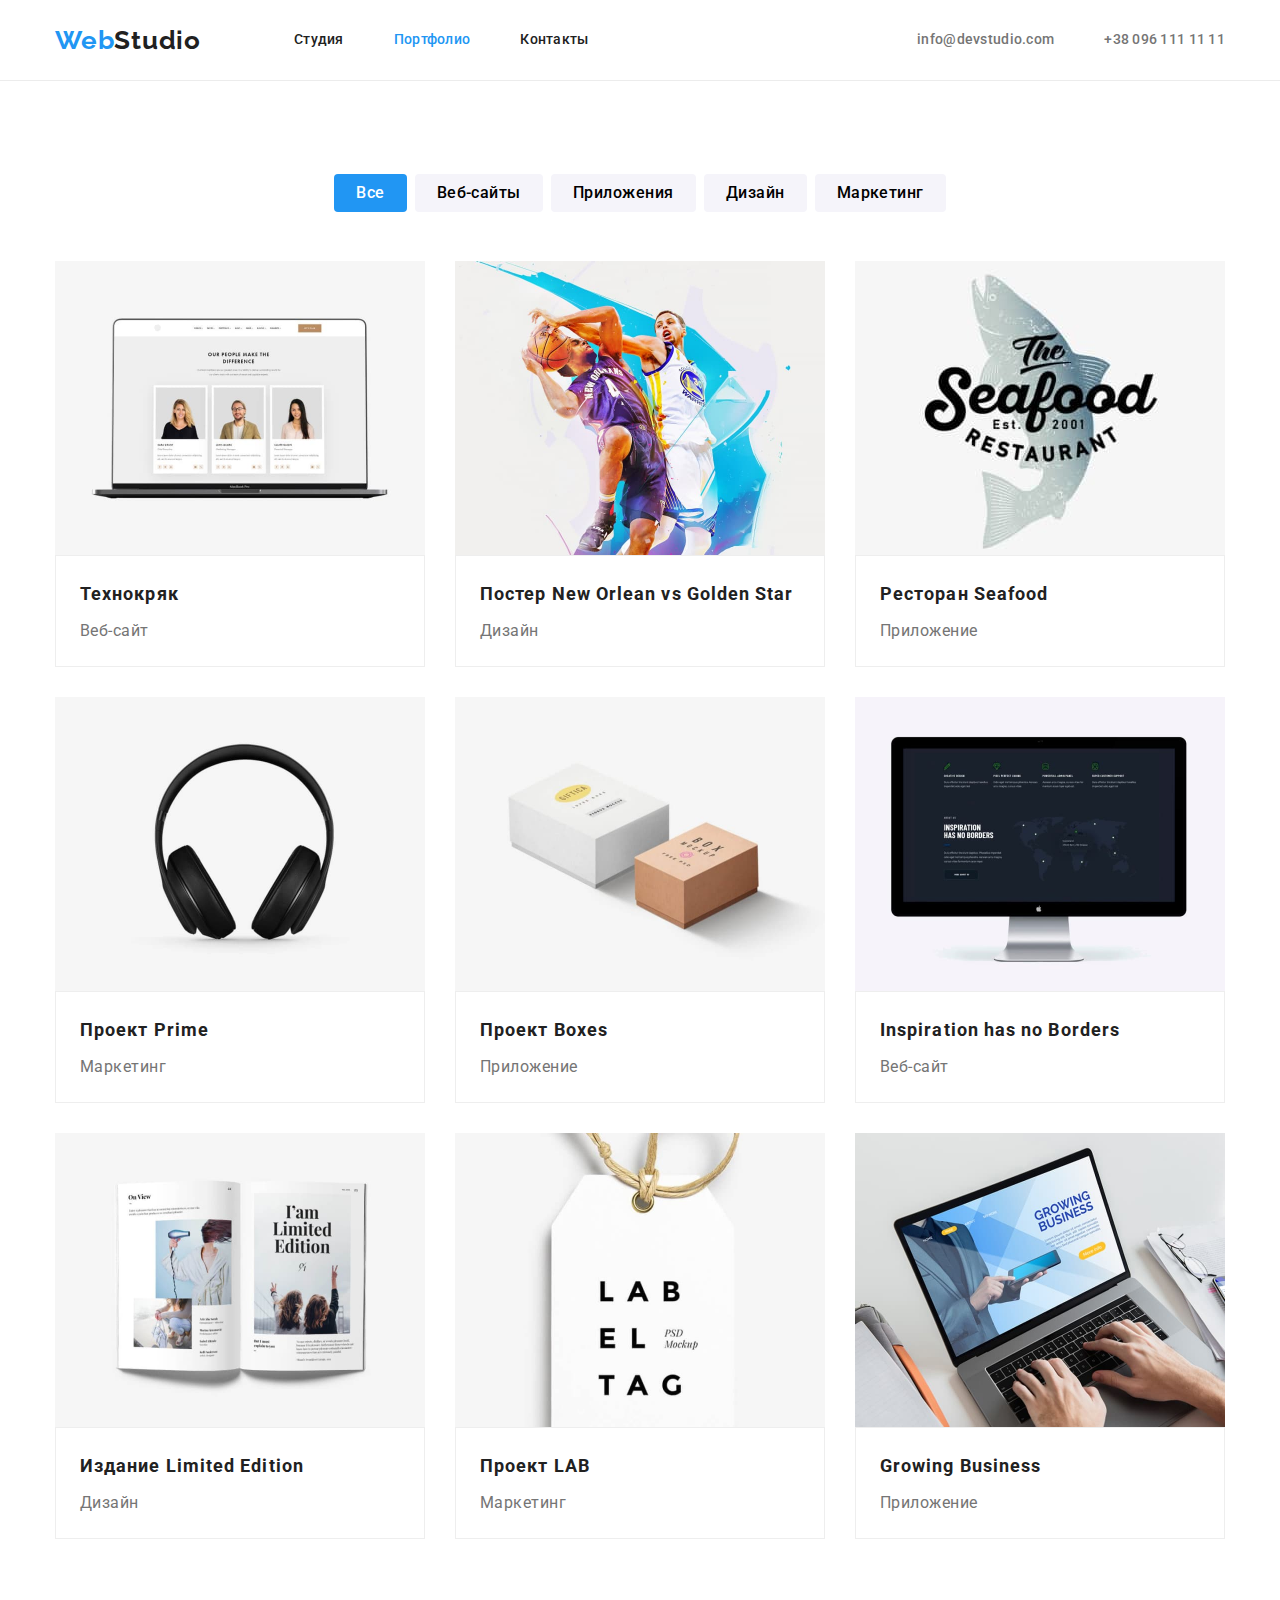
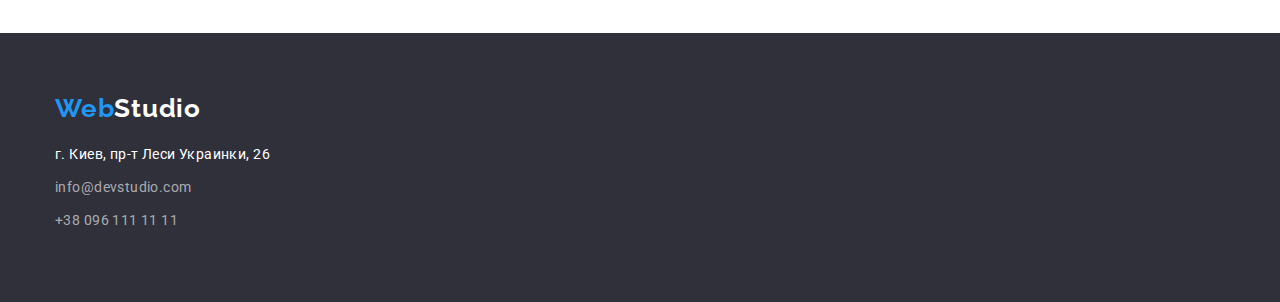
==== commit 3620af26: "добавив бордери та прибрав нав" ====
--- a/portfolio.html
+++ b/portfolio.html
@@ -53,33 +53,25 @@
           заголовок скрыт
         </h2>
         <div class="container">
-          <nav class="portfolio-navigation">
-            <ul class="container-button-menu">
-              <li class="container-button-item">
-                <button class="container-button current" type="button">
-                  Все
-                </button>
-              </li>
-              <li class="container-button-item">
-                <button class="container-button" type="button">
-                  Веб-сайты
-                </button>
-              </li>
-              <li class="container-button-item">
-                <button class="container-button" type="button">
-                  Приложения
-                </button>
-              </li>
-              <li class="container-button-item">
-                <button class="container-button" type="button">Дизайн</button>
-              </li>
-              <li class="container-button-item">
-                <button class="container-button" type="button">
-                  Маркетинг
-                </button>
-              </li>
-            </ul>
-          </nav>
+          <ul class="container-button-menu">
+            <li class="container-button-item">
+              <button class="container-button current" type="button">
+                Все
+              </button>
+            </li>
+            <li class="container-button-item">
+              <button class="container-button" type="button">Веб-сайты</button>
+            </li>
+            <li class="container-button-item">
+              <button class="container-button" type="button">Приложения</button>
+            </li>
+            <li class="container-button-item">
+              <button class="container-button" type="button">Дизайн</button>
+            </li>
+            <li class="container-button-item">
+              <button class="container-button" type="button">Маркетинг</button>
+            </li>
+          </ul>
         </div>
       </section>
       <section class="work-section">
--- a/css/styles.css
+++ b/css/styles.css
@@ -14,6 +14,7 @@
 .header {
   background-color: var(--background-color);
   border-bottom: #fff;
+  border-bottom: 1px solid #ececec;
 }
 
 .header-logo {
@@ -312,9 +313,6 @@
   padding-bottom: 50px;
   margin: 0 auto;
 }
-.portfolio-navigation {
-}
-
 .container-button-menu {
   display: flex;
   justify-content: center;
@@ -349,6 +347,8 @@
 }
 .work-container {
   padding: 20px 24px;
+  border: 1px solid #eeeeee;
+  box-sizing: border-box;
 }
 .work-menu {
   display: flex;
